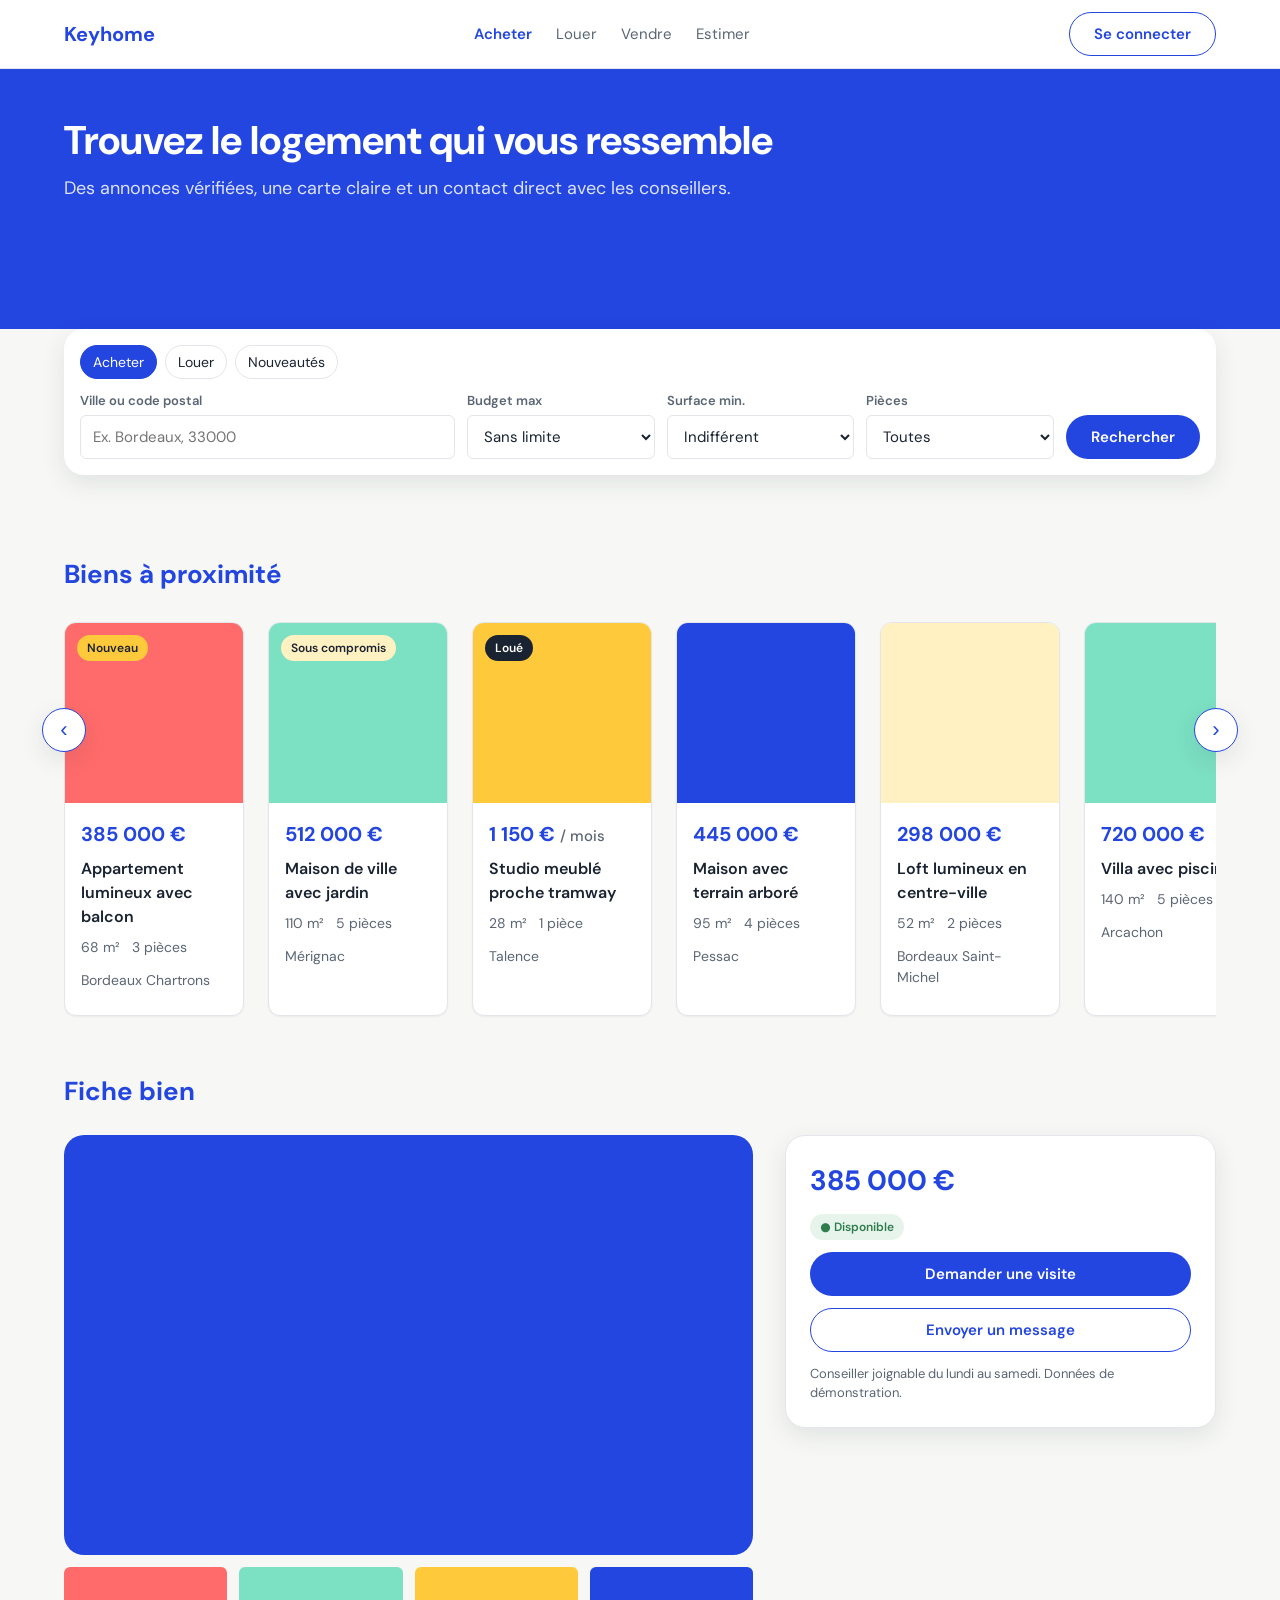
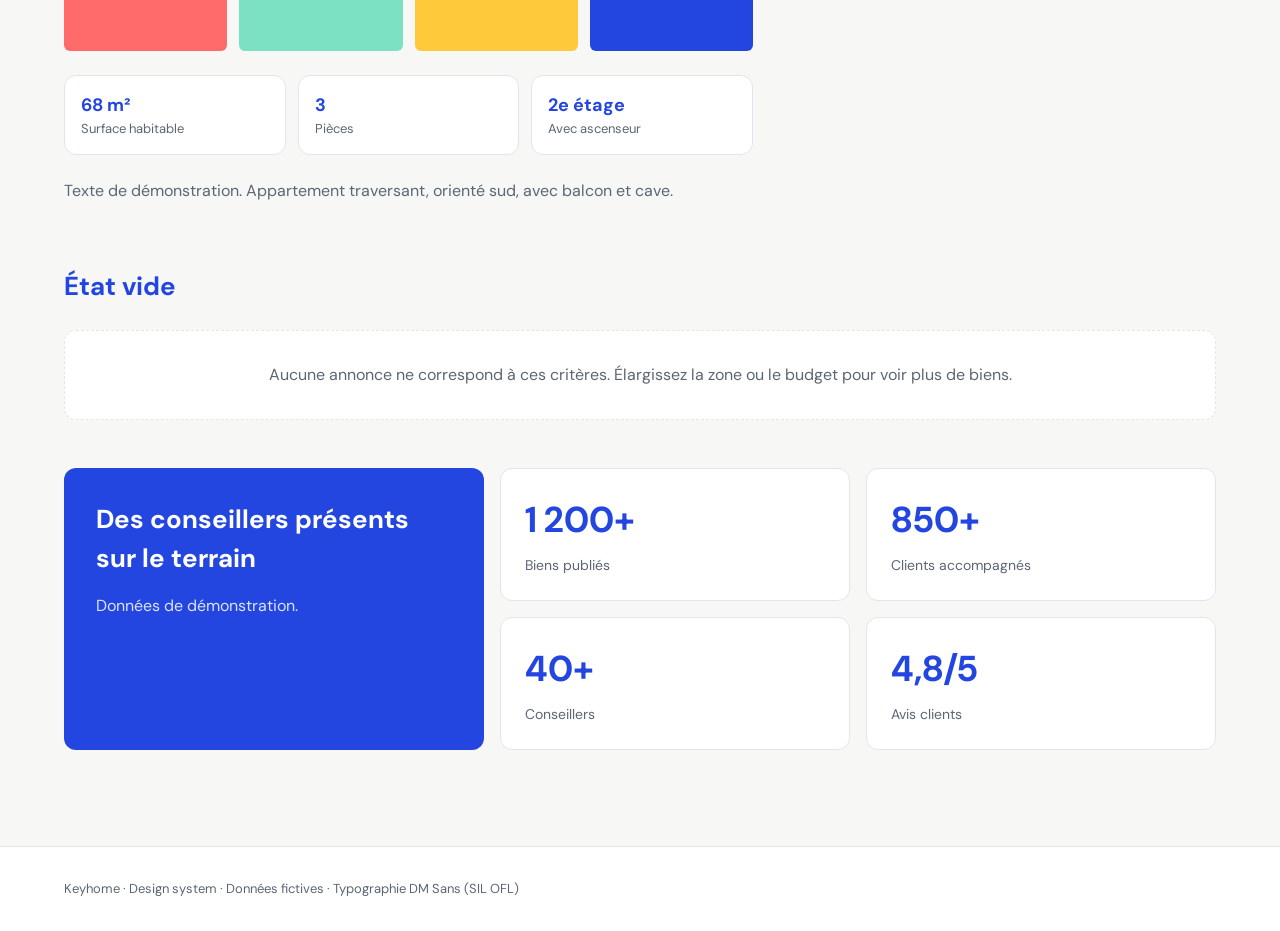
==== demo/index.html @ c9eeea1e "Add files via upload" ====
<!DOCTYPE html>
<html lang="fr">
<head>
<meta charset="UTF-8">
<meta name="viewport" content="width=device-width, initial-scale=1">
<title>Keyhome — Démo du design system</title>
<link rel="preconnect" href="https://fonts.gstatic.com" crossorigin>
<link href="https://fonts.googleapis.com/css2?family=DM+Sans:wght@400;500;600;700&display=swap" rel="stylesheet">
<link rel="stylesheet" href="../tokens/tokens.css">
<link rel="stylesheet" href="../components/navigation/styles.css">
<link rel="stylesheet" href="../components/button/styles.css">
<link rel="stylesheet" href="../components/input/styles.css">
<link rel="stylesheet" href="../components/search-bar/styles.css">
<link rel="stylesheet" href="../components/listing-card/styles.css">
<link rel="stylesheet" href="../components/status-badge/styles.css">
<link rel="stylesheet" href="../components/price-tag/styles.css">
<link rel="stylesheet" href="../components/property-detail/styles.css">
<link rel="stylesheet" href="../components/stats-block/styles.css">
<link rel="stylesheet" href="../components/contact-form/styles.css">
<link rel="stylesheet" href="../components/empty-state/styles.css">
<style>
  .kh-hero { background: var(--color-bg); padding-bottom: var(--space-8); }
  .kh-hero__band { background: var(--color-primary); height: 260px; }
  .kh-hero__content { max-width: 1200px; margin: 0 auto; padding: 0 var(--space-6); }
  .kh-hero h1 { font-size: var(--font-size-display); line-height: 1.15; color: #fff; margin: 0; padding-top: var(--space-12); }
  .kh-hero p { color: #DCE3FF; font-size: 18px; margin: var(--space-3) 0 0; }
  .kh-hero__search { margin-top: -70px; }
  .kh-wrap { max-width: 1200px; margin: 0 auto; padding: 0 var(--space-6); }
  .kh-section { padding: var(--space-12) 0; }
  .kh-section h2 { color: var(--color-primary); font-size: var(--font-size-xl); margin: 0 0 var(--space-6); }
  .kh-slider { position: relative; }
  .kh-track { display: flex; gap: var(--space-6); overflow-x: auto; scroll-snap-type: x mandatory; padding: 4px 4px 8px; scrollbar-width: none; }
  .kh-track::-webkit-scrollbar { display: none; }
  .kh-track > * { flex: 0 0 calc((100% - 5 * var(--space-6)) / 6); scroll-snap-align: start; min-width: 180px; }
  .kh-arrow { position: absolute; top: 90px; z-index: 3; width: 44px; height: 44px; border-radius: var(--radius-pill);
    border: 1px solid var(--color-primary); background: var(--color-surface); color: var(--color-primary); font-size: 22px; cursor: pointer; box-shadow: var(--shadow-md); }
  .kh-arrow:focus-visible { outline: var(--focus-ring); outline-offset: 2px; }
  .kh-arrow--prev { left: -22px; } .kh-arrow--next { right: -22px; }
  .kh-media-1 { background: var(--color-coral); } .kh-media-2 { background: var(--color-mint); }
  .kh-media-3 { background: var(--color-accent); } .kh-media-4 { background: var(--color-primary); }
  .kh-media-5 { background: var(--color-accent-soft); } .kh-media-6 { background: var(--color-mint); }
  .kh-footer { border-top: 1px solid var(--color-border); background: var(--color-surface); padding: var(--space-8) 0; margin-top: var(--space-12); font-size: var(--font-size-sm); color: var(--color-text-muted); }
  @media (max-width: 900px) { .kh-track > * { flex-basis: calc((100% - 2 * var(--space-6)) / 3); } .kh-arrow { display: none; } }
  @media (max-width: 600px) { .kh-track > * { flex-basis: calc((100% - var(--space-6)) / 2); } .kh-hero h1 { font-size: 30px; } }
</style>
</head>
<body>

<header class="kh-header">
  <div class="kh-header__inner">
    <a class="kh-logo" href="#accueil">Keyhome</a>
    <nav class="kh-nav" aria-label="Navigation principale">
      <a href="#acheter" aria-current="page">Acheter</a>
      <a href="#louer">Louer</a>
      <a href="#vendre">Vendre</a>
      <a href="#estimer">Estimer</a>
    </nav>
    <a class="kh-btn kh-btn--secondary" href="#connexion">Se connecter</a>
  </div>
</header>

<main>
  <section class="kh-hero" id="accueil">
    <div class="kh-hero__band"><div class="kh-hero__content">
      <h1>Trouvez le logement qui vous ressemble</h1>
      <p>Des annonces vérifiées, une carte claire et un contact direct avec les conseillers.</p>
    </div></div>
    <div class="kh-wrap kh-hero__search">
      <form class="kh-search" onsubmit="event.preventDefault()" aria-label="Recherche de biens">
        <div class="kh-chips" role="group" aria-label="Filtres rapides">
          <button class="kh-chip" type="button" aria-pressed="true">Acheter</button>
          <button class="kh-chip" type="button" aria-pressed="false">Louer</button>
          <button class="kh-chip" type="button" aria-pressed="false">Nouveautés</button>
        </div>
        <div class="kh-field-group">
          <label class="kh-field-label" for="city">Ville ou code postal</label>
          <input class="kh-field" id="city" type="text" placeholder="Ex. Bordeaux, 33000">
        </div>
        <div class="kh-field-group">
          <label class="kh-field-label" for="budget">Budget max</label>
          <select class="kh-field" id="budget"><option>Sans limite</option><option>300 000 €</option><option>500 000 €</option><option>800 000 €</option></select>
        </div>
        <div class="kh-field-group">
          <label class="kh-field-label" for="surface">Surface min.</label>
          <select class="kh-field" id="surface"><option>Indifférent</option><option>30 m²</option><option>60 m²</option><option>90 m²</option></select>
        </div>
        <div class="kh-field-group">
          <label class="kh-field-label" for="rooms">Pièces</label>
          <select class="kh-field" id="rooms"><option>Toutes</option><option>2 et plus</option><option>3 et plus</option><option>4 et plus</option></select>
        </div>
        <button class="kh-btn kh-btn--primary" type="submit">Rechercher</button>
      </form>
    </div>
  </section>

  <section class="kh-section" id="resultats">
    <div class="kh-wrap">
      <h2>Biens à proximité</h2>
      <div class="kh-slider">
        <button class="kh-arrow kh-arrow--prev" id="prev" type="button" aria-label="Biens précédents">‹</button>
        <button class="kh-arrow kh-arrow--next" id="next" type="button" aria-label="Biens suivants">›</button>
        <div class="kh-track" id="track">
          <a class="kh-card" href="#fiche">
            <div class="kh-card__media kh-media-1" role="img" aria-label="Visuel : appartement lumineux"><span class="kh-badge kh-badge--new" style="position:absolute;top:12px;left:12px">Nouveau</span></div>
            <div class="kh-card__body"><span class="kh-price">385 000 €</span><p class="kh-card__title">Appartement lumineux avec balcon</p><div class="kh-card__meta"><span>68 m²</span><span>3 pièces</span><span>Bordeaux Chartrons</span></div></div>
          </a>
          <a class="kh-card" href="#fiche">
            <div class="kh-card__media kh-media-2" role="img" aria-label="Visuel : maison de ville"><span class="kh-badge kh-badge--pending" style="position:absolute;top:12px;left:12px">Sous compromis</span></div>
            <div class="kh-card__body"><span class="kh-price">512 000 €</span><p class="kh-card__title">Maison de ville avec jardin</p><div class="kh-card__meta"><span>110 m²</span><span>5 pièces</span><span>Mérignac</span></div></div>
          </a>
          <a class="kh-card" href="#fiche">
            <div class="kh-card__media kh-media-3" role="img" aria-label="Visuel : studio"><span class="kh-badge kh-badge--rented" style="position:absolute;top:12px;left:12px">Loué</span></div>
            <div class="kh-card__body"><span class="kh-price">1 150 € <span class="kh-price__unit">/ mois</span></span><p class="kh-card__title">Studio meublé proche tramway</p><div class="kh-card__meta"><span>28 m²</span><span>1 pièce</span><span>Talence</span></div></div>
          </a>
          <a class="kh-card" href="#fiche">
            <div class="kh-card__media kh-media-4" role="img" aria-label="Visuel : maison avec terrain"></div>
            <div class="kh-card__body"><span class="kh-price">445 000 €</span><p class="kh-card__title">Maison avec terrain arboré</p><div class="kh-card__meta"><span>95 m²</span><span>4 pièces</span><span>Pessac</span></div></div>
          </a>
          <a class="kh-card" href="#fiche">
            <div class="kh-card__media kh-media-5" role="img" aria-label="Visuel : loft"></div>
            <div class="kh-card__body"><span class="kh-price">298 000 €</span><p class="kh-card__title">Loft lumineux en centre-ville</p><div class="kh-card__meta"><span>52 m²</span><span>2 pièces</span><span>Bordeaux Saint-Michel</span></div></div>
          </a>
          <a class="kh-card" href="#fiche">
            <div class="kh-card__media kh-media-6" role="img" aria-label="Visuel : villa"></div>
            <div class="kh-card__body"><span class="kh-price">720 000 €</span><p class="kh-card__title">Villa avec piscine</p><div class="kh-card__meta"><span>140 m²</span><span>5 pièces</span><span>Arcachon</span></div></div>
          </a>
        </div>
      </div>
    </div>
  </section>

  <section class="kh-section" id="fiche" style="padding-top:0">
    <div class="kh-wrap">
      <h2>Fiche bien</h2>
      <div class="kh-detail">
        <div>
          <div class="kh-gallery kh-media-4" role="img" aria-label="Visuel principal (aplat)"></div>
          <div class="kh-gallery-thumbs" aria-hidden="true"><div class="kh-thumb"></div><div class="kh-thumb" style="background:var(--color-mint)"></div><div class="kh-thumb" style="background:var(--color-accent)"></div><div class="kh-thumb" style="background:var(--color-primary)"></div></div>
          <div class="kh-facts">
            <div class="kh-fact"><div class="kh-fact__value">68 m²</div><div class="kh-fact__label">Surface habitable</div></div>
            <div class="kh-fact"><div class="kh-fact__value">3</div><div class="kh-fact__label">Pièces</div></div>
            <div class="kh-fact"><div class="kh-fact__value">2e étage</div><div class="kh-fact__label">Avec ascenseur</div></div>
          </div>
          <p style="color:var(--color-text-muted)">Texte de démonstration. Appartement traversant, orienté sud, avec balcon et cave.</p>
        </div>
        <aside class="kh-contact" aria-label="Contacter le conseiller">
          <span class="kh-price kh-price--lg">385 000 €</span>
          <span class="kh-badge kh-badge--available" style="align-self:flex-start">● Disponible</span>
          <button class="kh-btn kh-btn--primary kh-btn--block" type="button">Demander une visite</button>
          <button class="kh-btn kh-btn--secondary kh-btn--block" type="button">Envoyer un message</button>
          <p class="kh-contact__note">Conseiller joignable du lundi au samedi. Données de démonstration.</p>
        </aside>
      </div>
    </div>
  </section>

  <section class="kh-section" style="padding-top:0">
    <div class="kh-wrap">
      <h2>État vide</h2>
      <div class="kh-empty">Aucune annonce ne correspond à ces critères. Élargissez la zone ou le budget pour voir plus de biens.</div>
    </div>
  </section>

  <section class="kh-section" style="padding-top:0">
    <div class="kh-wrap kh-stats">
      <div class="kh-stats__intro"><h2 style="color:#fff;margin:0">Des conseillers présents sur le terrain</h2><p style="color:#DCE3FF">Données de démonstration.</p></div>
      <div class="kh-stat"><span class="kh-stat__num">1 200+</span><span class="kh-stat__label">Biens publiés</span></div>
      <div class="kh-stat"><span class="kh-stat__num">850+</span><span class="kh-stat__label">Clients accompagnés</span></div>
      <div class="kh-stat"><span class="kh-stat__num">40+</span><span class="kh-stat__label">Conseillers</span></div>
      <div class="kh-stat"><span class="kh-stat__num">4,8/5</span><span class="kh-stat__label">Avis clients</span></div>
    </div>
  </section>
</main>

<footer class="kh-footer"><div class="kh-wrap">Keyhome · Design system · Données fictives · Typographie DM Sans (SIL OFL)</div></footer>

<script>
(function () {
  var track = document.getElementById('track');
  function step() { var c = track.firstElementChild; return c ? c.getBoundingClientRect().width + 24 : 300; }
  document.getElementById('prev').addEventListener('click', function () { track.scrollBy({ left: -step(), behavior: 'smooth' }); });
  document.getElementById('next').addEventListener('click', function () { track.scrollBy({ left: step(), behavior: 'smooth' }); });
})();
</script>
</body>
</html>
---- tokens/tokens.css ----
:root {
  --color-primary: #2446E0;
  --color-primary-hover: #1A36B8;
  --color-accent: #FFC93C;
  --color-accent-soft: #FFF1C2;
  --color-coral: #FF6B6B;
  --color-mint: #7CE0C3;
  --color-bg: #F7F8F6;
  --color-surface: #FFFFFF;
  --color-text: #1A2332;
  --color-text-muted: #5B6674;
  --color-border: #E2E6EA;
  --color-success: #2F7D4F;
  --color-success-soft: #E7F4EC;
  --color-error: #B42318;

  --font-family: "DM Sans", system-ui, -apple-system, "Segoe UI", sans-serif;
  --font-size-sm: 13px;
  --font-size-md: 15px;
  --font-size-base: 16px;
  --font-size-lg: 20px;
  --font-size-xl: 26px;
  --font-size-display: 40px;
  --font-weight-regular: 400;
  --font-weight-medium: 500;
  --font-weight-semibold: 600;
  --font-weight-bold: 700;

  --space-1: 4px; --space-2: 8px; --space-3: 12px; --space-4: 16px;
  --space-6: 24px; --space-8: 32px; --space-12: 48px;

  --radius-pill: 999px;
  --radius-field: 6px;
  --radius-card: 12px;
  --radius-search: 20px;

  --shadow-sm: 0 1px 2px rgba(26,35,50,.06);
  --shadow-md: 0 8px 24px rgba(26,35,50,.10);
  --focus-ring: 3px solid var(--color-accent);
}

*, *::before, *::after { box-sizing: border-box; }
body {
  margin: 0;
  font-family: var(--font-family);
  font-size: var(--font-size-base);
  color: var(--color-text);
  background: var(--color-bg);
  line-height: 1.5;
}
---- components/navigation/styles.css ----
.kh-header { background: var(--color-surface); border-bottom: 1px solid var(--color-border); position: sticky; top: 0; z-index: 10; }
.kh-header__inner { display: flex; align-items: center; justify-content: space-between; height: 68px; max-width: 1200px; margin: 0 auto; padding: 0 var(--space-6); }
.kh-logo { font-weight: 700; font-size: 20px; color: var(--color-primary); text-decoration: none; }
.kh-nav { display: flex; gap: var(--space-6); font-size: var(--font-size-md); }
.kh-nav a { color: var(--color-text-muted); text-decoration: none; }
.kh-nav a[aria-current="page"] { color: var(--color-primary); font-weight: 600; }
.kh-nav a:focus-visible, .kh-logo:focus-visible { outline: var(--focus-ring); outline-offset: 2px; }
@media (max-width: 900px) { .kh-nav { display: none; } }
---- components/button/styles.css ----
.kh-btn {
  font-family: var(--font-family); font-weight: 600; font-size: var(--font-size-md);
  display: inline-flex; align-items: center; justify-content: center; gap: var(--space-2);
  height: 44px; padding: 0 var(--space-6); border-radius: var(--radius-pill);
  border: 1px solid transparent; cursor: pointer; text-decoration: none;
  transition: background .15s, border-color .15s, color .15s;
}
.kh-btn--primary { background: var(--color-primary); color: #fff; }
.kh-btn--primary:hover { background: var(--color-primary-hover); }
.kh-btn--secondary { background: var(--color-surface); color: var(--color-primary); border-color: var(--color-primary); }
.kh-btn--secondary:hover { background: var(--color-accent-soft); }
.kh-btn:focus-visible { outline: var(--focus-ring); outline-offset: 2px; }
.kh-btn:disabled, .kh-btn[aria-disabled="true"] { background: #E2E6EA; color: #5B6674; border-color: #E2E6EA; cursor: not-allowed; }
.kh-btn--block { width: 100%; }
---- components/input/styles.css ----
.kh-field-group { display: flex; flex-direction: column; gap: var(--space-1); }
.kh-field-label { font-size: var(--font-size-sm); font-weight: 600; color: var(--color-text-muted); }
.kh-field {
  font-family: var(--font-family); font-size: var(--font-size-md); color: var(--color-text);
  height: 44px; padding: 0 var(--space-3); width: 100%;
  background: var(--color-surface); border: 1px solid var(--color-border); border-radius: var(--radius-field);
}
.kh-field:hover { border-color: var(--color-text-muted); }
.kh-field:focus-visible { outline: var(--focus-ring); outline-offset: 0; border-color: var(--color-primary); }
.kh-field:disabled { background: var(--color-bg); color: var(--color-text-muted); cursor: not-allowed; }
.kh-field[aria-invalid="true"] { border-color: var(--color-error); }
.kh-field-error { font-size: var(--font-size-sm); color: var(--color-error); }
---- components/search-bar/styles.css ----
.kh-search { position: relative; z-index: 2; background: var(--color-surface); border-radius: var(--radius-search);
  box-shadow: var(--shadow-md); padding: var(--space-4); display: grid;
  grid-template-columns: 2fr 1fr 1fr 1fr auto; gap: var(--space-3); align-items: end; }
.kh-chips { grid-column: 1 / -1; display: flex; gap: var(--space-2); flex-wrap: wrap; }
.kh-chip { font-family: var(--font-family); height: 34px; padding: 0 var(--space-3); border-radius: var(--radius-pill);
  border: 1px solid var(--color-border); background: var(--color-surface); font-size: 14px; color: var(--color-text); cursor: pointer; }
.kh-chip:hover { background: var(--color-accent-soft); }
.kh-chip[aria-pressed="true"] { background: var(--color-primary); border-color: var(--color-primary); color: #fff; }
.kh-chip:focus-visible { outline: var(--focus-ring); outline-offset: 2px; }
@media (max-width: 900px) { .kh-search { grid-template-columns: 1fr 1fr; } }
@media (max-width: 600px) { .kh-search { grid-template-columns: 1fr; } }
---- components/listing-card/styles.css ----
.kh-card { background: var(--color-surface); border: 1px solid var(--color-border); border-radius: var(--radius-card);
  box-shadow: var(--shadow-sm); overflow: hidden; color: inherit; text-decoration: none;
  display: flex; flex-direction: column; transition: box-shadow .2s, transform .2s; }
.kh-card:hover { box-shadow: var(--shadow-md); transform: translateY(-2px); }
.kh-card:focus-visible { outline: var(--focus-ring); outline-offset: 2px; }
.kh-card__media { position: relative; height: 180px; }
.kh-card__body { padding: var(--space-4) var(--space-4) var(--space-6); display: flex; flex-direction: column; gap: var(--space-2); }
.kh-card__title { font-size: 16px; font-weight: 600; margin: 0; }
.kh-card__meta { font-size: 14px; color: var(--color-text-muted); display: flex; gap: var(--space-3); flex-wrap: wrap; }
---- components/status-badge/styles.css ----
.kh-badge { display: inline-flex; align-items: center; gap: 6px; font-size: 12px; font-weight: 600;
  padding: 4px 10px; border-radius: var(--radius-pill); background: var(--color-surface); color: var(--color-primary); }
.kh-badge--new { background: var(--color-accent); color: var(--color-text); }
.kh-badge--pending { background: var(--color-accent-soft); color: var(--color-text); }
.kh-badge--rented { background: var(--color-text); color: #fff; }
.kh-badge--available { background: var(--color-success-soft); color: var(--color-success); }
---- components/price-tag/styles.css ----
.kh-price { font-size: var(--font-size-lg); font-weight: 700; color: var(--color-primary); }
.kh-price--lg { font-size: 28px; }
.kh-price__unit { font-size: var(--font-size-md); font-weight: 500; color: var(--color-text-muted); }
---- components/property-detail/styles.css ----
.kh-detail { display: grid; grid-template-columns: 1.6fr 1fr; gap: var(--space-8); align-items: start; }
.kh-gallery { height: 420px; border-radius: 20px; background: var(--color-primary); }
.kh-gallery-thumbs { display: grid; grid-template-columns: repeat(4, 1fr); gap: var(--space-3); margin-top: var(--space-3); }
.kh-thumb { height: 84px; border-radius: var(--radius-field); background: var(--color-coral); }
.kh-facts { display: grid; grid-template-columns: repeat(3, 1fr); gap: var(--space-3); margin: var(--space-6) 0; }
.kh-fact { background: var(--color-surface); border: 1px solid var(--color-border); border-radius: var(--radius-card); padding: var(--space-4); }
.kh-fact__value { font-size: 18px; font-weight: 700; color: var(--color-primary); }
.kh-fact__label { font-size: var(--font-size-sm); color: var(--color-text-muted); }
@media (max-width: 900px) { .kh-detail { grid-template-columns: 1fr; } }
@media (max-width: 600px) { .kh-facts { grid-template-columns: 1fr; } .kh-gallery { height: 260px; } }
---- components/stats-block/styles.css ----
.kh-stats { display: grid; grid-template-columns: 1.2fr 1fr 1fr; gap: var(--space-4); }
.kh-stats__intro { grid-row: span 2; background: var(--color-primary); color: #fff; border-radius: var(--radius-card); padding: var(--space-8); }
.kh-stat { background: var(--color-surface); border: 1px solid var(--color-border); border-radius: var(--radius-card); padding: var(--space-6); display: flex; flex-direction: column; gap: var(--space-2); }
.kh-stat__num { font-size: 36px; font-weight: 700; color: var(--color-primary); }
.kh-stat__label { font-size: 14px; color: var(--color-text-muted); }
@media (max-width: 900px) { .kh-stats { grid-template-columns: 1fr 1fr; } .kh-stats__intro { grid-column: 1 / -1; grid-row: auto; } }
---- components/contact-form/styles.css ----
.kh-contact { position: sticky; top: 96px; background: var(--color-surface); border: 1px solid var(--color-border);
  border-radius: 20px; padding: var(--space-6); box-shadow: var(--shadow-md); display: flex; flex-direction: column; gap: var(--space-3); }
.kh-contact__note { font-size: var(--font-size-sm); color: var(--color-text-muted); margin: 0; }
@media (max-width: 900px) { .kh-contact { position: static; } }
---- components/empty-state/styles.css ----
.kh-empty { background: var(--color-surface); border: 1px dashed var(--color-border); border-radius: var(--radius-card);
  padding: var(--space-8); text-align: center; color: var(--color-text-muted); }
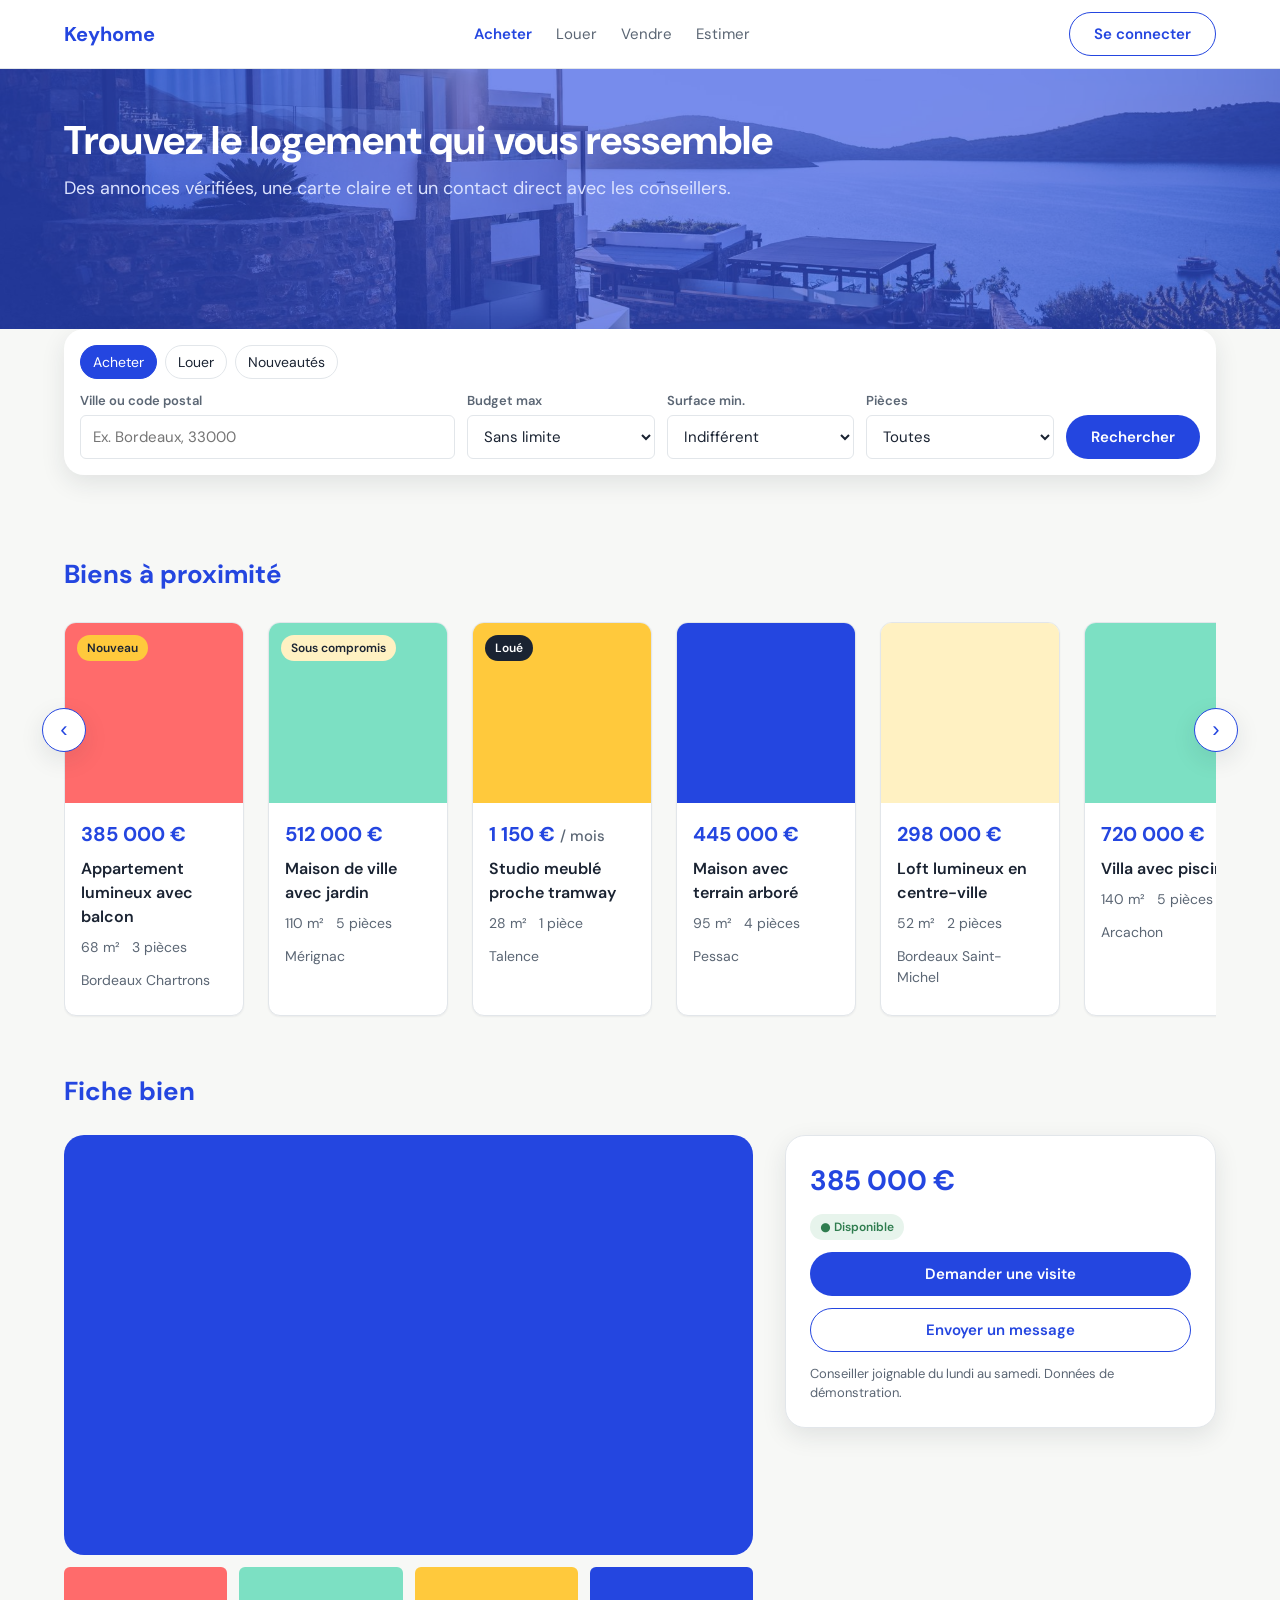
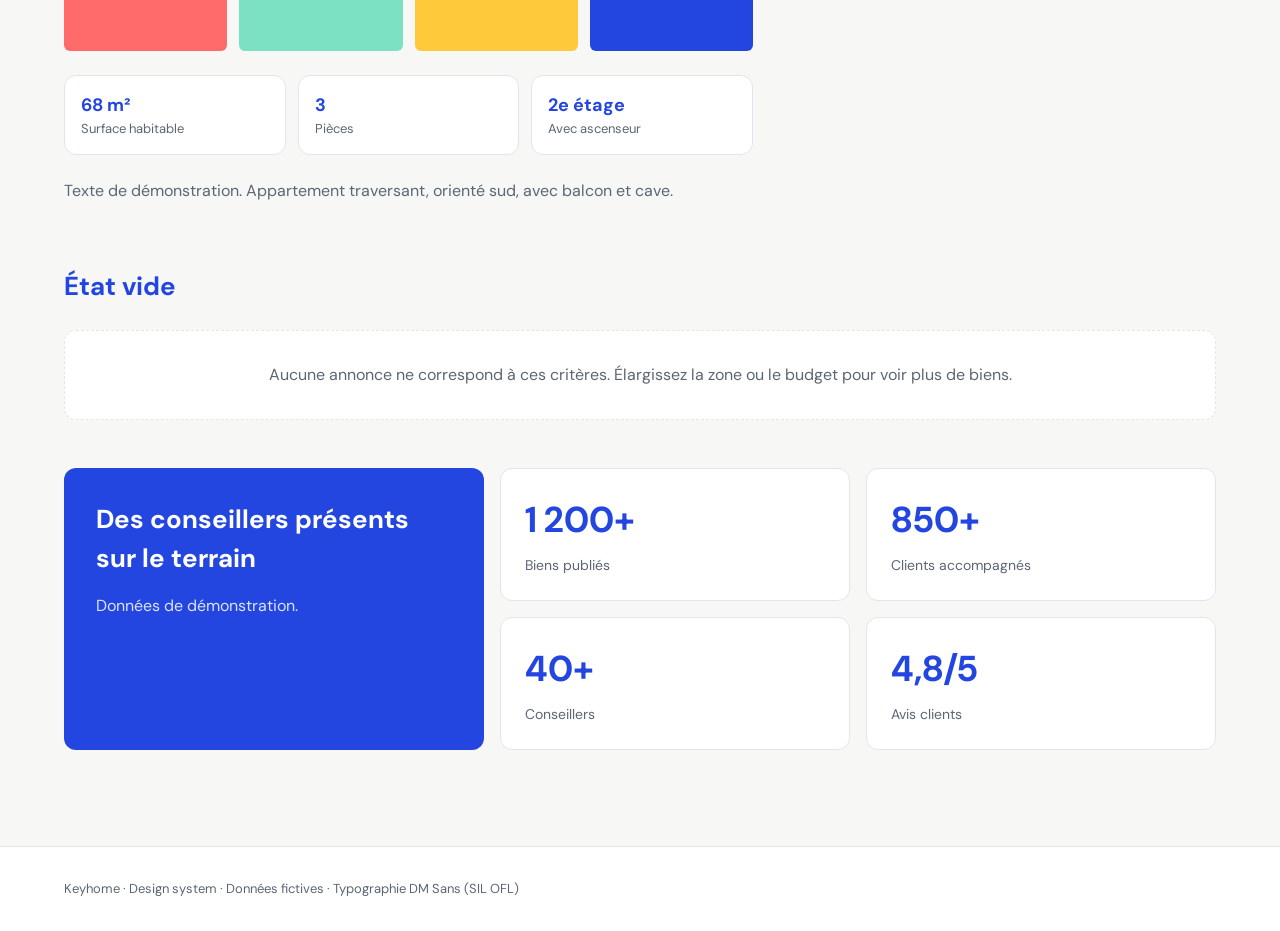
==== commit 3b854665: "Add files via upload" ====
--- a/demo/index.html
+++ b/demo/index.html
@@ -20,8 +20,9 @@
 <link rel="stylesheet" href="../components/empty-state/styles.css">
 <style>
   .kh-hero { background: var(--color-bg); padding-bottom: var(--space-8); }
-  .kh-hero__band { background: var(--color-primary); height: 260px; }
-  .kh-hero__content { max-width: 1200px; margin: 0 auto; padding: 0 var(--space-6); }
+  .kh-hero__band { position: relative; height: 260px; background: url("img/hero-alex-staudinger.jpg") center 60% / cover no-repeat var(--color-primary); }
+  .kh-hero__band::before { content: ""; position: absolute; inset: 0; background: rgba(36, 70, 224, .62); }
+  .kh-hero__content { position: relative; max-width: 1200px; margin: 0 auto; padding: 0 var(--space-6); }
   .kh-hero h1 { font-size: var(--font-size-display); line-height: 1.15; color: #fff; margin: 0; padding-top: var(--space-12); }
   .kh-hero p { color: #DCE3FF; font-size: 18px; margin: var(--space-3) 0 0; }
   .kh-hero__search { margin-top: -70px; }
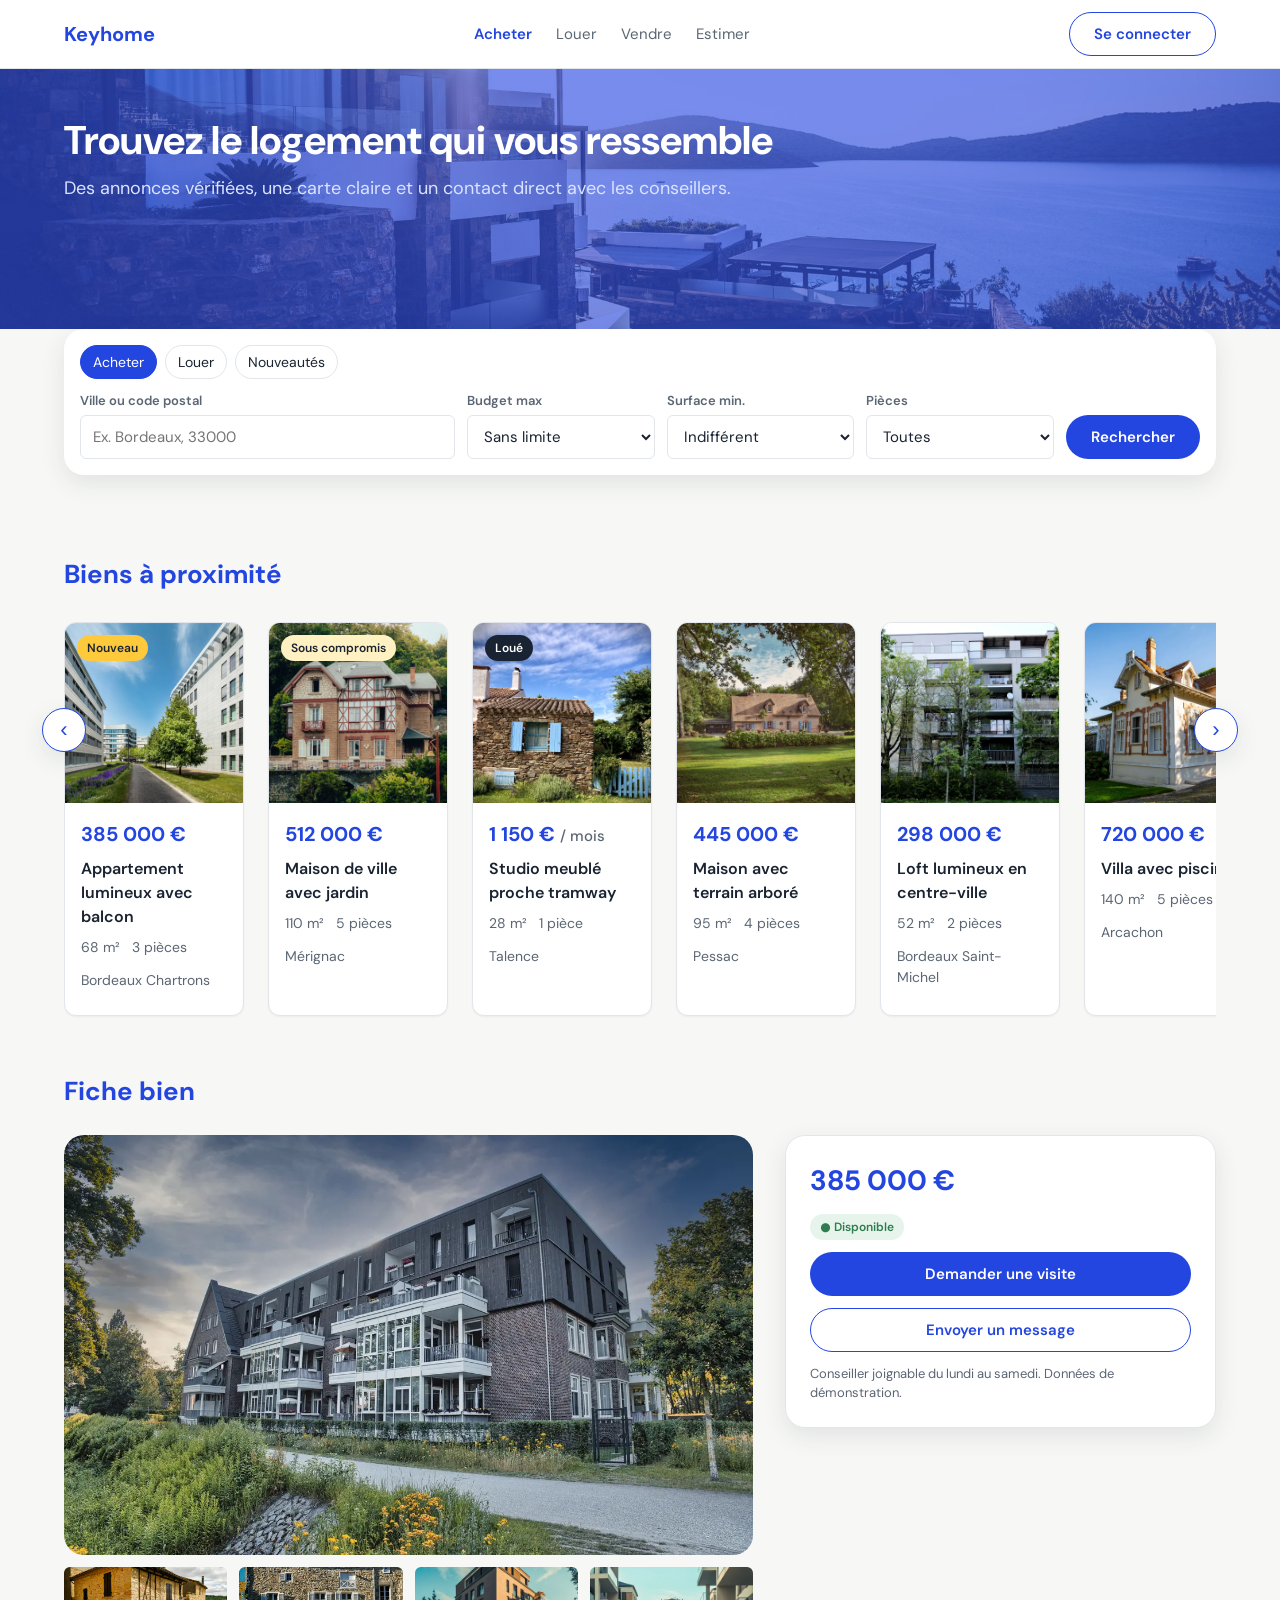
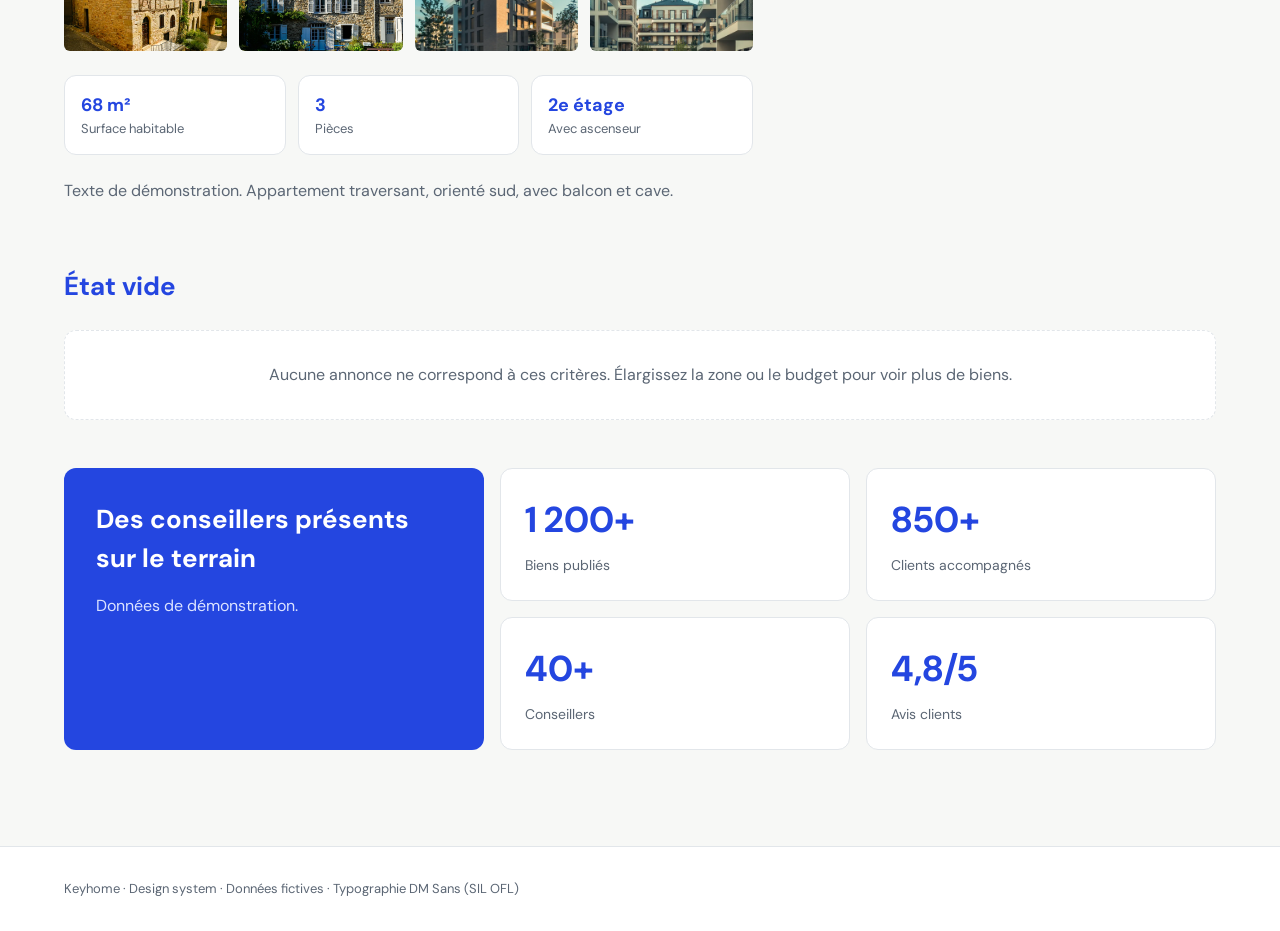
==== commit 1c193f11: "Add files via upload" ====
--- a/demo/index.html
+++ b/demo/index.html
@@ -37,9 +37,18 @@
     border: 1px solid var(--color-primary); background: var(--color-surface); color: var(--color-primary); font-size: 22px; cursor: pointer; box-shadow: var(--shadow-md); }
   .kh-arrow:focus-visible { outline: var(--focus-ring); outline-offset: 2px; }
   .kh-arrow--prev { left: -22px; } .kh-arrow--next { right: -22px; }
-  .kh-media-1 { background: var(--color-coral); } .kh-media-2 { background: var(--color-mint); }
-  .kh-media-3 { background: var(--color-accent); } .kh-media-4 { background: var(--color-primary); }
-  .kh-media-5 { background: var(--color-accent-soft); } .kh-media-6 { background: var(--color-mint); }
+  .kh-card__media { background-size: cover; background-position: center; background-repeat: no-repeat; }
+  .kh-media-1 { background-image: url("img/card-appartement-lumineux.webp"); }
+  .kh-media-2 { background-image: url("img/card-maison-de-ville.webp"); }
+  .kh-media-3 { background-image: url("img/card-studio.webp"); }
+  .kh-media-4 { background-image: url("img/card-maison-terrain.webp"); }
+  .kh-media-5 { background-image: url("img/card-loft.webp"); }
+  .kh-media-6 { background-image: url("img/card-villa.webp"); }
+  .kh-gallery--photo { background: url("img/gallery-principale.webp") center / cover no-repeat; }
+  .kh-thumb--1 { background: url("img/gallery-thumb-1.webp") center / cover no-repeat; }
+  .kh-thumb--2 { background: url("img/gallery-thumb-2.webp") center / cover no-repeat; }
+  .kh-thumb--3 { background: url("img/gallery-thumb-3.webp") center / cover no-repeat; }
+  .kh-thumb--4 { background: url("img/gallery-thumb-4.webp") center / cover no-repeat; }
   .kh-footer { border-top: 1px solid var(--color-border); background: var(--color-surface); padding: var(--space-8) 0; margin-top: var(--space-12); font-size: var(--font-size-sm); color: var(--color-text-muted); }
   @media (max-width: 900px) { .kh-track > * { flex-basis: calc((100% - 2 * var(--space-6)) / 3); } .kh-arrow { display: none; } }
   @media (max-width: 600px) { .kh-track > * { flex-basis: calc((100% - var(--space-6)) / 2); } .kh-hero h1 { font-size: 30px; } }
@@ -135,8 +144,8 @@
       <h2>Fiche bien</h2>
       <div class="kh-detail">
         <div>
-          <div class="kh-gallery kh-media-4" role="img" aria-label="Visuel principal (aplat)"></div>
-          <div class="kh-gallery-thumbs" aria-hidden="true"><div class="kh-thumb"></div><div class="kh-thumb" style="background:var(--color-mint)"></div><div class="kh-thumb" style="background:var(--color-accent)"></div><div class="kh-thumb" style="background:var(--color-primary)"></div></div>
+          <div class="kh-gallery kh-gallery--photo" role="img" aria-label="Visuel principal : maison de ville"></div>
+          <div class="kh-gallery-thumbs" aria-hidden="true"><div class="kh-thumb kh-thumb--1"></div><div class="kh-thumb kh-thumb--2"></div><div class="kh-thumb kh-thumb--3"></div><div class="kh-thumb kh-thumb--4"></div></div>
           <div class="kh-facts">
             <div class="kh-fact"><div class="kh-fact__value">68 m²</div><div class="kh-fact__label">Surface habitable</div></div>
             <div class="kh-fact"><div class="kh-fact__value">3</div><div class="kh-fact__label">Pièces</div></div>
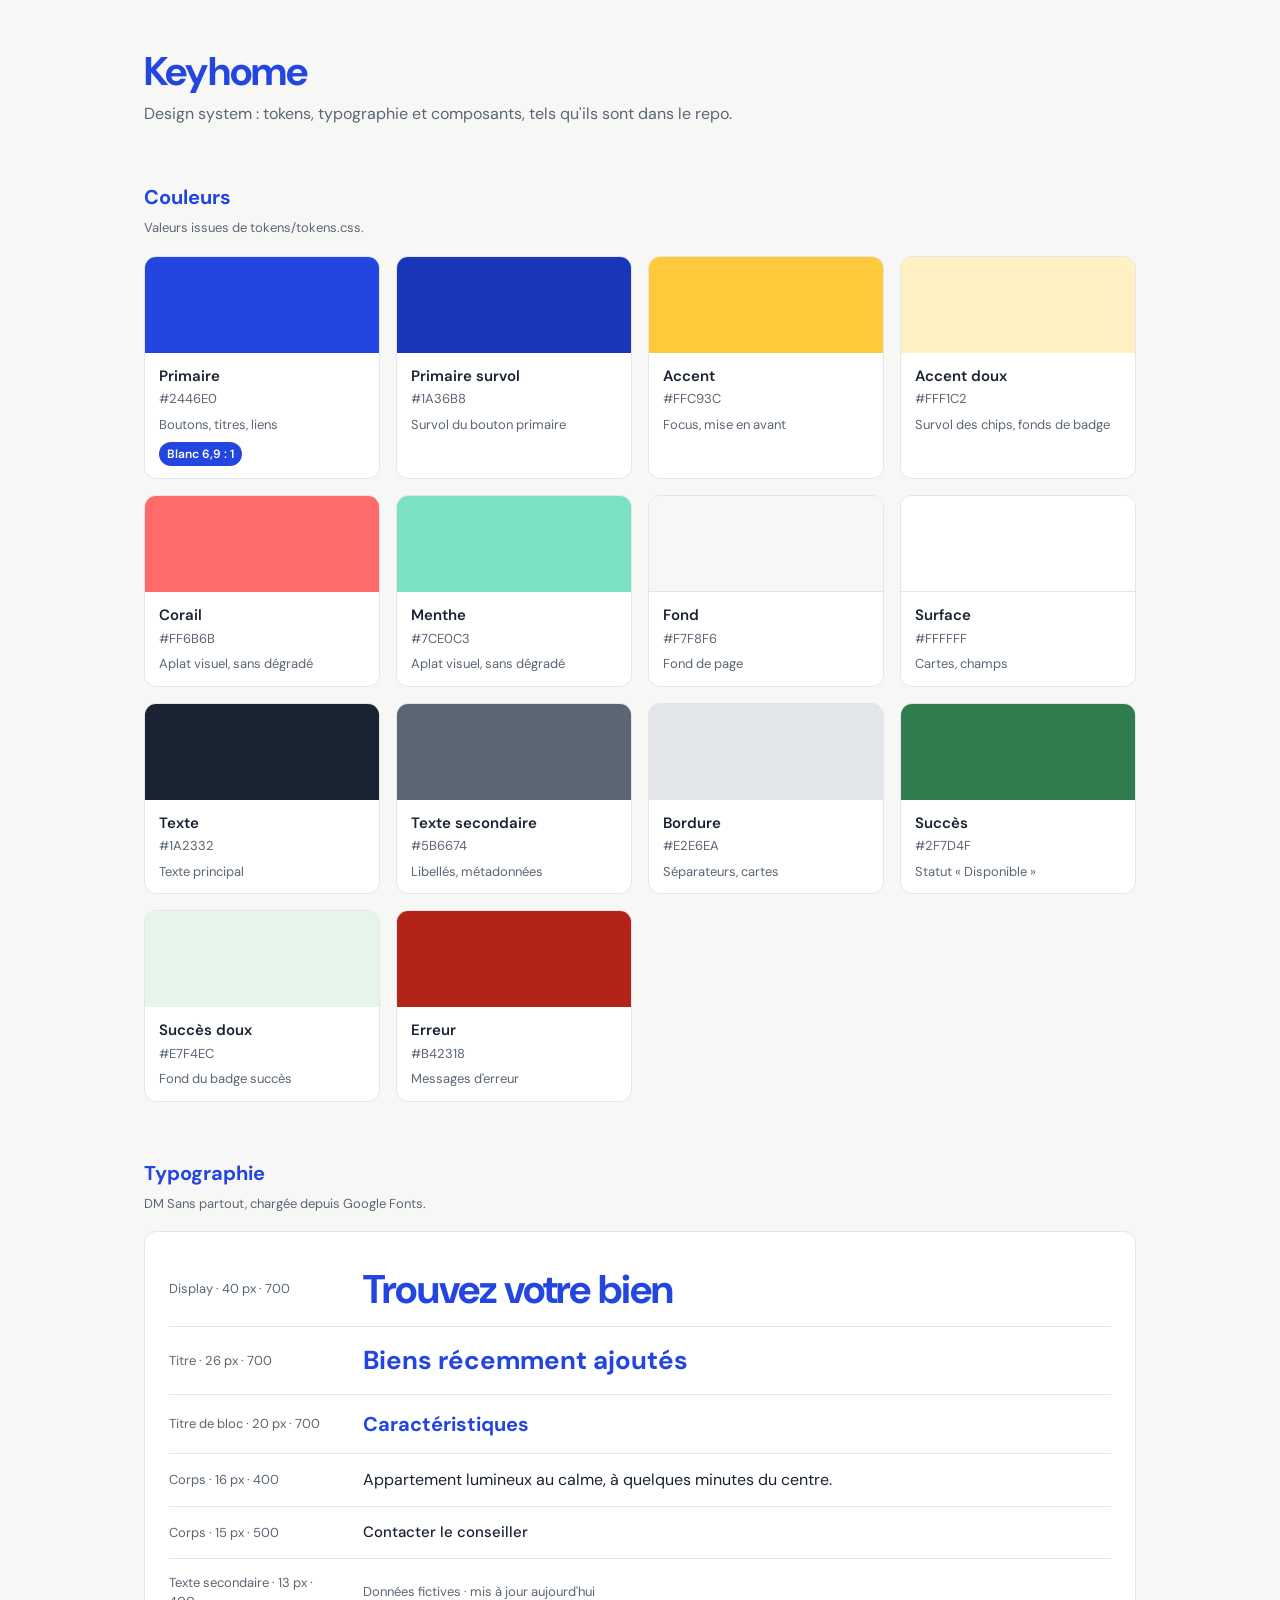
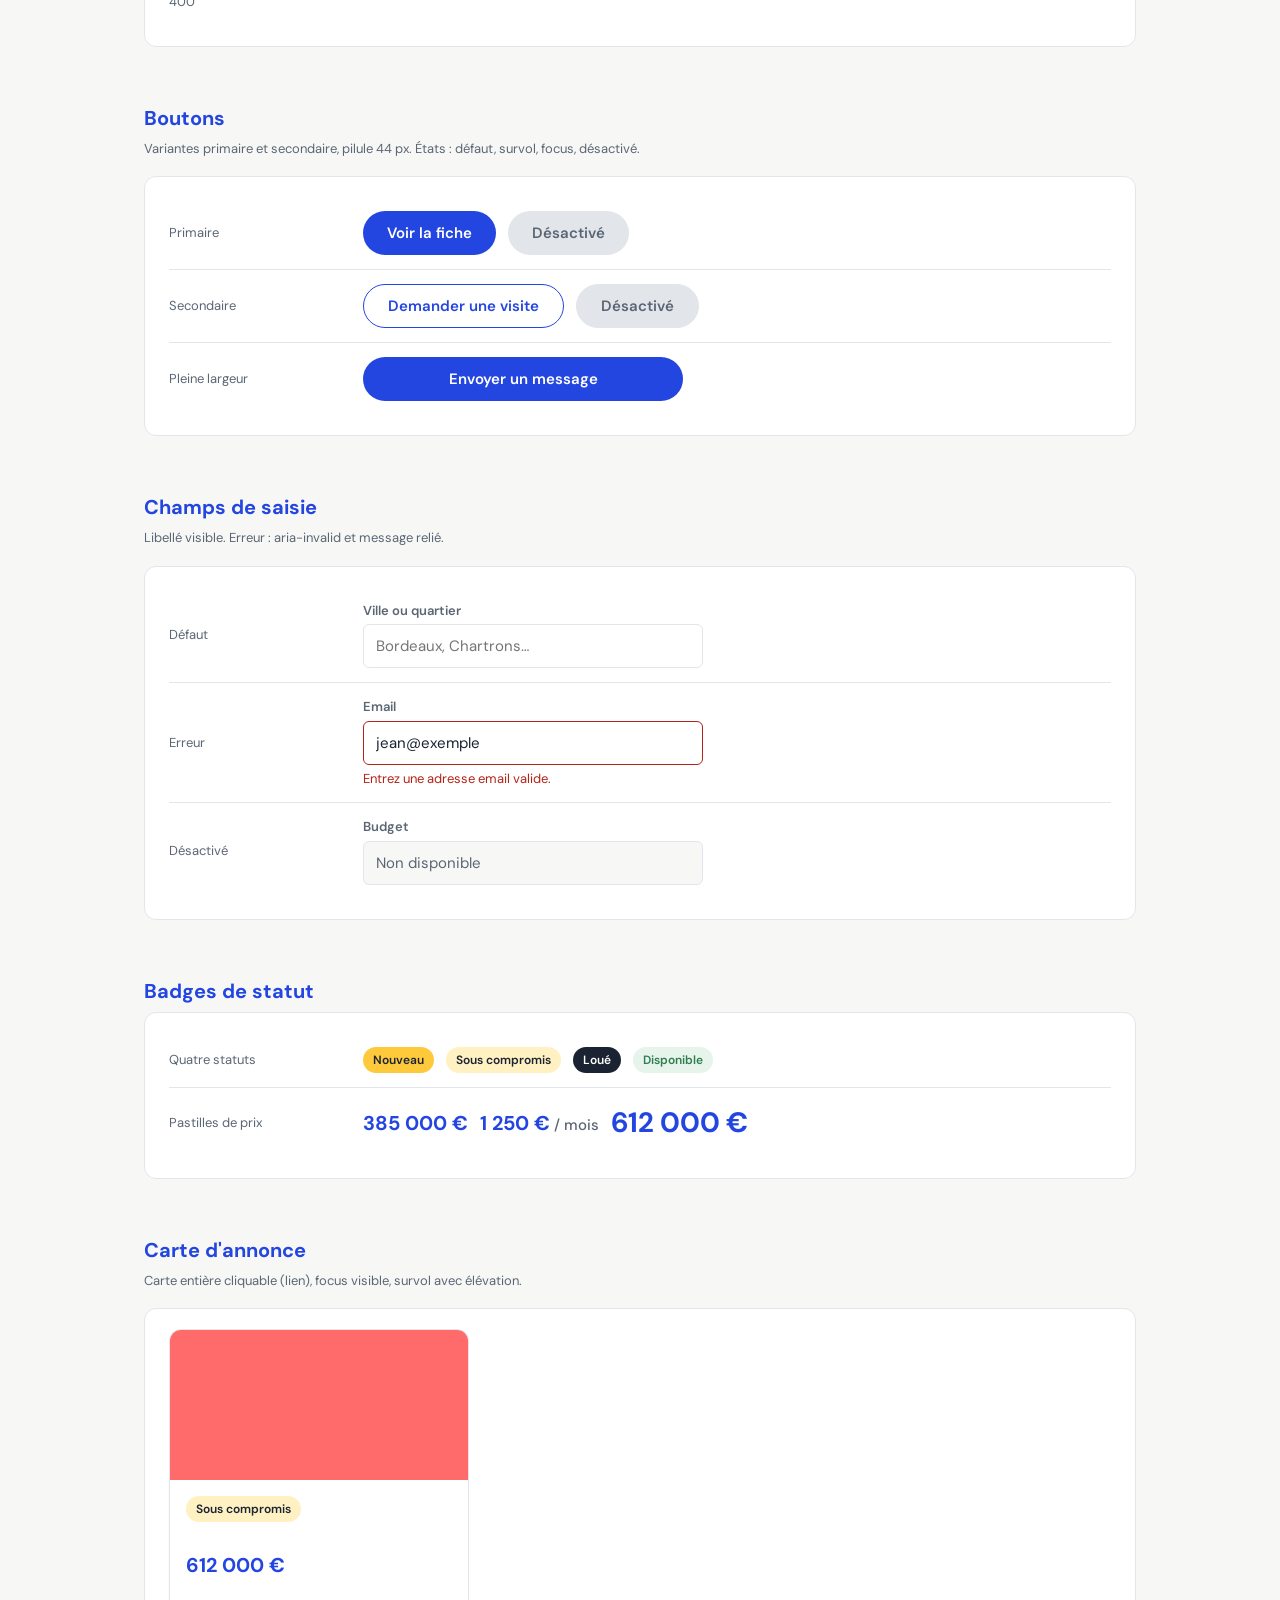
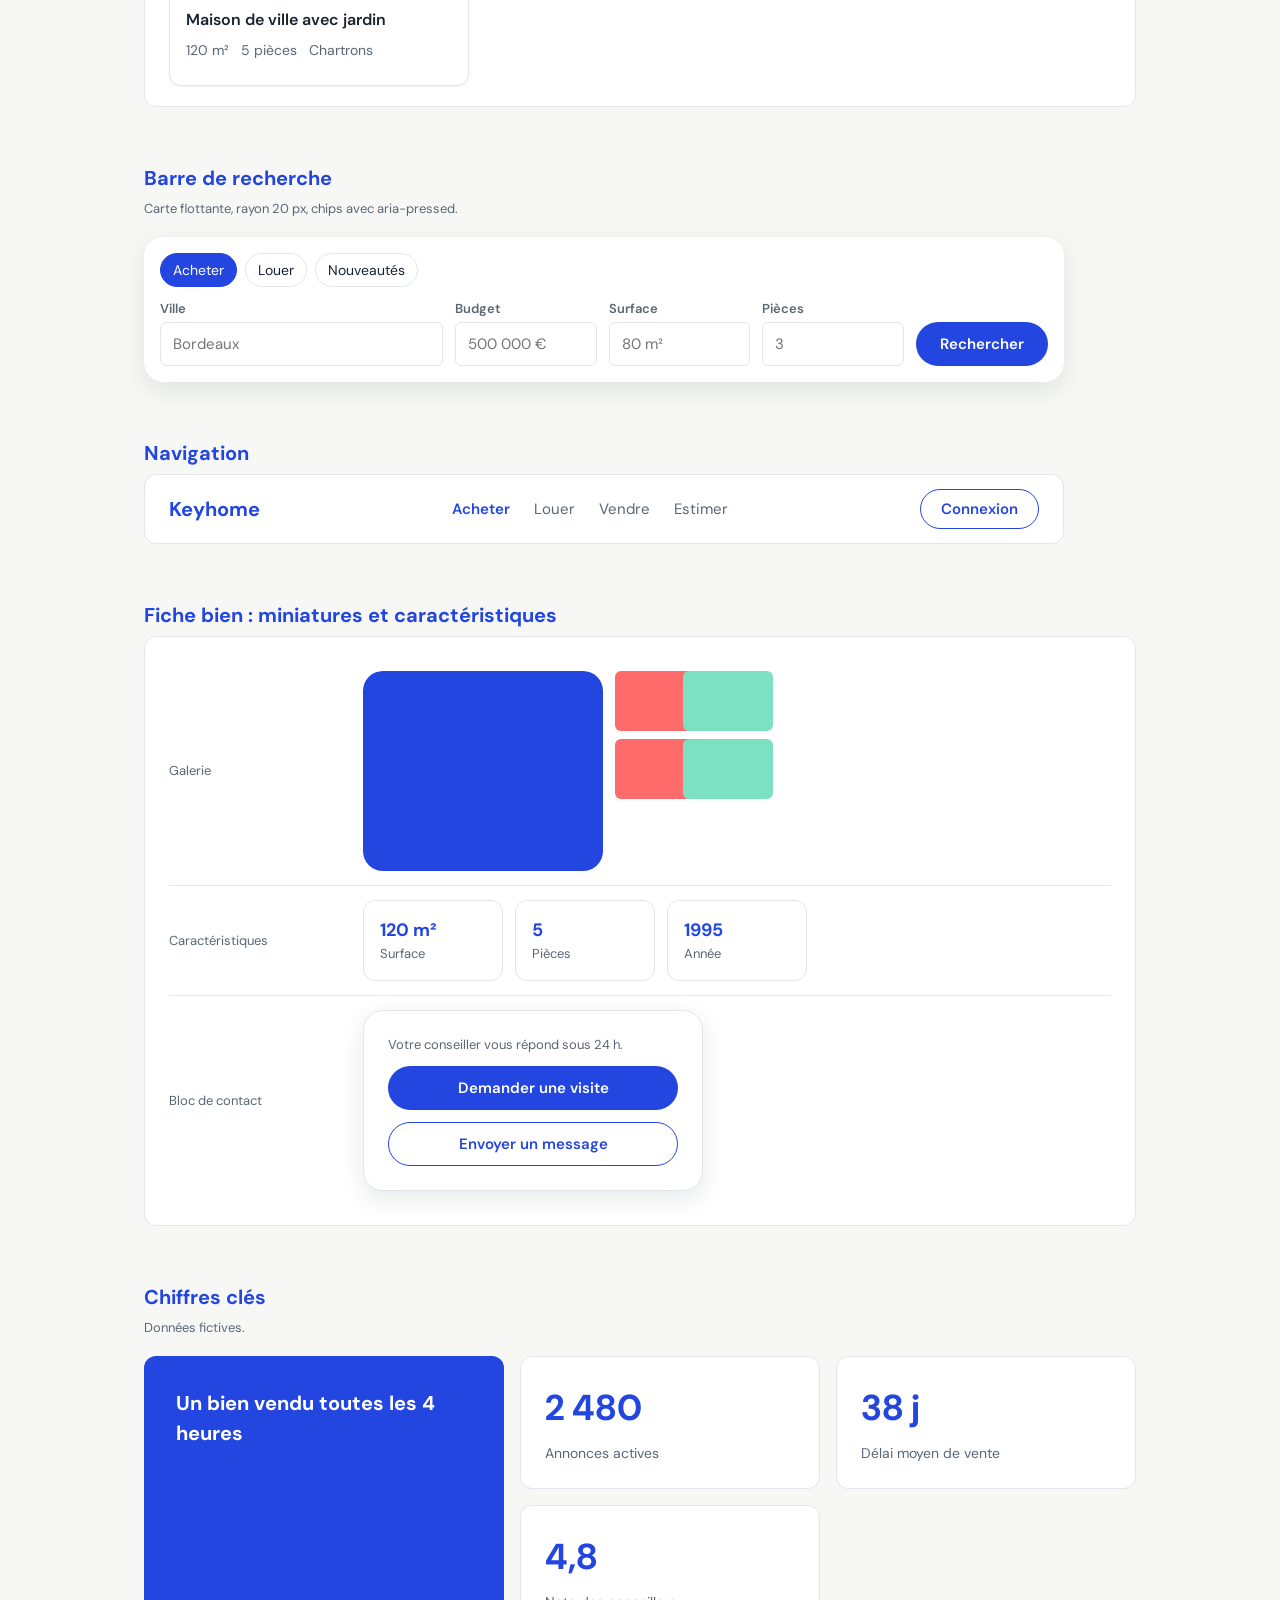
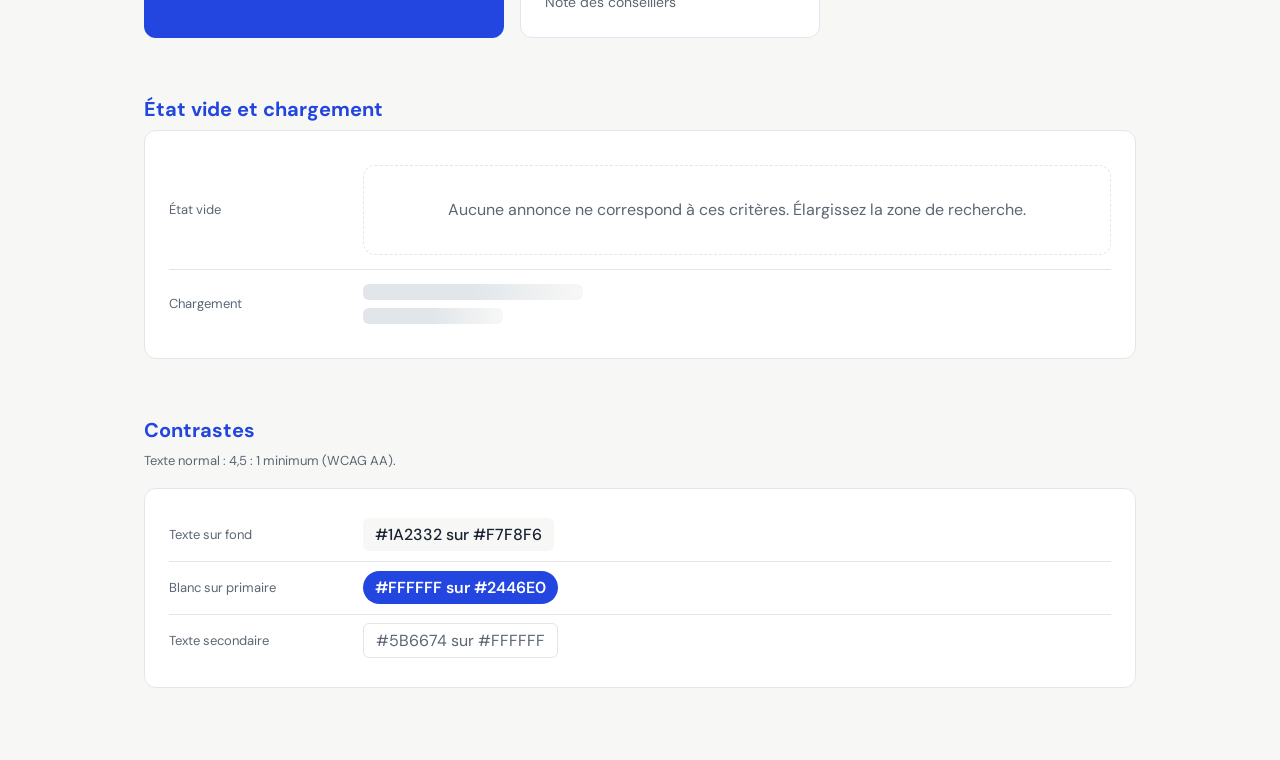
==== commit 7d24a8aa: "Demo : page design system (couleurs, typographie, composants) Co-Authored-By: Claude Haiku 5.5 <nore" ====
--- a/demo/index.html
+++ b/demo/index.html
@@ -3,194 +3,277 @@
 <head>
 <meta charset="UTF-8">
 <meta name="viewport" content="width=device-width, initial-scale=1">
-<title>Keyhome — Démo du design system</title>
+<title>Keyhome — Design system (couleurs, typographie, composants)</title>
 <link rel="preconnect" href="https://fonts.gstatic.com" crossorigin>
 <link href="https://fonts.googleapis.com/css2?family=DM+Sans:wght@400;500;600;700&display=swap" rel="stylesheet">
-<link rel="stylesheet" href="../tokens/tokens.css">
-<link rel="stylesheet" href="../components/navigation/styles.css">
-<link rel="stylesheet" href="../components/button/styles.css">
-<link rel="stylesheet" href="../components/input/styles.css">
-<link rel="stylesheet" href="../components/search-bar/styles.css">
-<link rel="stylesheet" href="../components/listing-card/styles.css">
-<link rel="stylesheet" href="../components/status-badge/styles.css">
-<link rel="stylesheet" href="../components/price-tag/styles.css">
-<link rel="stylesheet" href="../components/property-detail/styles.css">
-<link rel="stylesheet" href="../components/stats-block/styles.css">
-<link rel="stylesheet" href="../components/contact-form/styles.css">
-<link rel="stylesheet" href="../components/empty-state/styles.css">
 <style>
-  .kh-hero { background: var(--color-bg); padding-bottom: var(--space-8); }
-  .kh-hero__band { position: relative; height: 260px; background: url("img/hero-alex-staudinger.jpg") center 60% / cover no-repeat var(--color-primary); }
-  .kh-hero__band::before { content: ""; position: absolute; inset: 0; background: rgba(36, 70, 224, .62); }
-  .kh-hero__content { position: relative; max-width: 1200px; margin: 0 auto; padding: 0 var(--space-6); }
-  .kh-hero h1 { font-size: var(--font-size-display); line-height: 1.15; color: #fff; margin: 0; padding-top: var(--space-12); }
-  .kh-hero p { color: #DCE3FF; font-size: 18px; margin: var(--space-3) 0 0; }
-  .kh-hero__search { margin-top: -70px; }
-  .kh-wrap { max-width: 1200px; margin: 0 auto; padding: 0 var(--space-6); }
-  .kh-section { padding: var(--space-12) 0; }
-  .kh-section h2 { color: var(--color-primary); font-size: var(--font-size-xl); margin: 0 0 var(--space-6); }
-  .kh-slider { position: relative; }
-  .kh-track { display: flex; gap: var(--space-6); overflow-x: auto; scroll-snap-type: x mandatory; padding: 4px 4px 8px; scrollbar-width: none; }
-  .kh-track::-webkit-scrollbar { display: none; }
-  .kh-track > * { flex: 0 0 calc((100% - 5 * var(--space-6)) / 6); scroll-snap-align: start; min-width: 180px; }
-  .kh-arrow { position: absolute; top: 90px; z-index: 3; width: 44px; height: 44px; border-radius: var(--radius-pill);
-    border: 1px solid var(--color-primary); background: var(--color-surface); color: var(--color-primary); font-size: 22px; cursor: pointer; box-shadow: var(--shadow-md); }
-  .kh-arrow:focus-visible { outline: var(--focus-ring); outline-offset: 2px; }
-  .kh-arrow--prev { left: -22px; } .kh-arrow--next { right: -22px; }
-  .kh-card__media { background-size: cover; background-position: center; background-repeat: no-repeat; }
-  .kh-media-1 { background-image: url("img/card-appartement-lumineux.webp"); }
-  .kh-media-2 { background-image: url("img/card-maison-de-ville.webp"); }
-  .kh-media-3 { background-image: url("img/card-studio.webp"); }
-  .kh-media-4 { background-image: url("img/card-maison-terrain.webp"); }
-  .kh-media-5 { background-image: url("img/card-loft.webp"); }
-  .kh-media-6 { background-image: url("img/card-villa.webp"); }
-  .kh-gallery--photo { background: url("img/gallery-principale.webp") center / cover no-repeat; }
-  .kh-thumb--1 { background: url("img/gallery-thumb-1.webp") center / cover no-repeat; }
-  .kh-thumb--2 { background: url("img/gallery-thumb-2.webp") center / cover no-repeat; }
-  .kh-thumb--3 { background: url("img/gallery-thumb-3.webp") center / cover no-repeat; }
-  .kh-thumb--4 { background: url("img/gallery-thumb-4.webp") center / cover no-repeat; }
-  .kh-footer { border-top: 1px solid var(--color-border); background: var(--color-surface); padding: var(--space-8) 0; margin-top: var(--space-12); font-size: var(--font-size-sm); color: var(--color-text-muted); }
-  @media (max-width: 900px) { .kh-track > * { flex-basis: calc((100% - 2 * var(--space-6)) / 3); } .kh-arrow { display: none; } }
-  @media (max-width: 600px) { .kh-track > * { flex-basis: calc((100% - var(--space-6)) / 2); } .kh-hero h1 { font-size: 30px; } }
+  :root{
+    --color-primary:#2446E0; --color-primary-hover:#1A36B8;
+    --color-accent:#FFC93C; --color-accent-soft:#FFF1C2;
+    --color-coral:#FF6B6B; --color-mint:#7CE0C3;
+    --color-bg:#F7F8F6; --color-surface:#FFFFFF;
+    --color-text:#1A2332; --color-text-muted:#5B6674;
+    --color-border:#E2E6EA; --color-success:#2F7D4F;
+    --color-success-soft:#E7F4EC; --color-error:#B42318;
+    --font-family:"DM Sans", system-ui, -apple-system, "Segoe UI", sans-serif;
+    --font-size-sm:13px; --font-size-md:15px; --font-size-base:16px; --font-size-lg:20px;
+    --font-size-xl:26px; --font-size-display:40px;
+    --space-1:4px; --space-2:8px; --space-3:12px; --space-4:16px; --space-6:24px; --space-8:32px; --space-12:48px;
+    --radius-pill:999px; --radius-field:6px; --radius-card:12px; --radius-search:20px;
+    --shadow-sm:0 1px 2px rgba(26,35,50,.06); --shadow-md:0 8px 24px rgba(26,35,50,.10);
+    --focus-ring:3px solid var(--color-accent);
+  }
+  *{box-sizing:border-box}
+  body{margin:0;font-family:var(--font-family);background:var(--color-bg);color:var(--color-text);line-height:1.5}
+  .wrap{max-width:1040px;margin:0 auto;padding:48px 24px 72px}
+  h1{font-size:40px;line-height:1.15;letter-spacing:-.02em;color:var(--color-primary);margin:0 0 8px;font-weight:700}
+  .lead{color:var(--color-text-muted);font-size:16px;margin:0 0 40px}
+  h2{font-size:20px;font-weight:700;color:var(--color-primary);margin:56px 0 6px}
+  h3{font-size:15px;font-weight:600;margin:0 0 8px;color:var(--color-text)}
+  .hint{font-size:13px;color:var(--color-text-muted);margin:0 0 18px}
+  .grid{display:grid;grid-template-columns:repeat(auto-fill,minmax(200px,1fr));gap:16px}
+  .swatch{background:var(--color-surface);border:1px solid var(--color-border);border-radius:var(--radius-card);overflow:hidden}
+  .chip{height:96px}
+  .meta{padding:12px 14px}
+  .name{font-size:15px;font-weight:600;margin:0}
+  .hex{font-size:13px;color:var(--color-text-muted);margin:2px 0 0;font-variant-numeric:tabular-nums}
+  .role{font-size:13px;color:var(--color-text-muted);margin:6px 0 0}
+  .contrast{display:inline-block;margin-top:8px;font-size:12px;font-weight:600;padding:3px 8px;border-radius:var(--radius-pill)}
+  .card{background:var(--color-surface);border:1px solid var(--color-border);border-radius:var(--radius-card);padding:20px 24px}
+  .spec{display:grid;grid-template-columns:170px 1fr;gap:12px 24px;align-items:center;padding:14px 0;border-bottom:1px solid var(--color-border)}
+  .spec:last-child{border-bottom:0}
+  .label{font-size:13px;color:var(--color-text-muted);font-variant-numeric:tabular-nums}
+  .row{display:flex;flex-wrap:wrap;gap:var(--space-3);align-items:center}
+  .block{display:flex;flex-direction:column;gap:var(--space-2)}
+  .state{font-size:12px;color:var(--color-text-muted)}
+
+  /* ===== Composants (copiés depuis components/*/styles.css) ===== */
+  button.kh-btn, a.kh-btn { font-family: "DM Sans", system-ui, sans-serif; font-weight: 600; font-size: 15px; line-height: 1; border-radius: 999px; min-width: 128px; font-variant-ligatures: normal;
+    display: inline-flex; align-items: center; justify-content: center; gap: var(--space-2);
+    height: 44px; padding: 0 var(--space-6); border-radius: var(--radius-pill);
+    border: 1px solid transparent; cursor: pointer; text-decoration: none;
+    transition: background .15s, border-color .15s, color .15s; }
+  .kh-btn--primary { background: var(--color-primary); color: #fff; }
+  .kh-btn--primary:hover { background: var(--color-primary-hover); }
+  .kh-btn--secondary { background: var(--color-surface); color: var(--color-primary); border-color: var(--color-primary); }
+  .kh-btn--secondary:hover { background: var(--color-accent-soft); }
+  .kh-btn:focus-visible { outline: var(--focus-ring); outline-offset: 2px; }
+  .kh-btn:disabled, .kh-btn[aria-disabled="true"] { background: #E2E6EA; color: #5B6674; border-color: #E2E6EA; cursor: not-allowed; }
+  .kh-btn--block { width: 100%; }
+
+  .kh-field-group { display: flex; flex-direction: column; gap: var(--space-1); }
+  .kh-field-label { font-size: var(--font-size-sm); font-weight: 600; color: var(--color-text-muted); }
+  .kh-field { font-family: var(--font-family); font-size: var(--font-size-md); color: var(--color-text);
+    height: 44px; padding: 0 var(--space-3); width: 100%;
+    background: var(--color-surface); border: 1px solid var(--color-border); border-radius: var(--radius-field); }
+  .kh-field:hover { border-color: var(--color-text-muted); }
+  .kh-field:focus-visible { outline: var(--focus-ring); outline-offset: 0; border-color: var(--color-primary); }
+  .kh-field:disabled { background: var(--color-bg); color: var(--color-text-muted); cursor: not-allowed; }
+  .kh-field[aria-invalid="true"] { border-color: var(--color-error); }
+  .kh-field-error { font-size: var(--font-size-sm); color: var(--color-error); }
+
+  .kh-badge { display: inline-flex; align-items: center; gap: 6px; font-size: 12px; font-weight: 600;
+    padding: 4px 10px; border-radius: var(--radius-pill); background: var(--color-surface); color: var(--color-primary); }
+  .kh-badge--new { background: var(--color-accent); color: var(--color-text); }
+  .kh-badge--pending { background: var(--color-accent-soft); color: var(--color-text); }
+  .kh-badge--rented { background: var(--color-text); color: #fff; }
+  .kh-badge--available { background: var(--color-success-soft); color: var(--color-success); }
+
+  .kh-price { font-size: var(--font-size-lg); font-weight: 700; color: var(--color-primary); }
+  .kh-price--lg { font-size: 28px; }
+  .kh-price__unit { font-size: var(--font-size-md); font-weight: 500; color: var(--color-text-muted); }
+
+  .kh-card { background: var(--color-surface); border: 1px solid var(--color-border); border-radius: var(--radius-card);
+    box-shadow: var(--shadow-sm); overflow: hidden; color: inherit; text-decoration: none;
+    display: flex; flex-direction: column; transition: box-shadow .2s, transform .2s; max-width: 300px; }
+  .kh-card:hover { box-shadow: var(--shadow-md); transform: translateY(-2px); }
+  .kh-card:focus-visible { outline: var(--focus-ring); outline-offset: 2px; }
+  .kh-card__media { position: relative; height: 150px; }
+  .kh-card__body { padding: var(--space-4) var(--space-4) var(--space-6); display: flex; flex-direction: column; gap: var(--space-2); }
+  .kh-card__title { font-size: 16px; font-weight: 600; margin: 0; }
+  .kh-card__meta { font-size: 14px; color: var(--color-text-muted); display: flex; gap: var(--space-3); flex-wrap: wrap; }
+
+  .kh-search { position: relative; background: var(--color-surface); border-radius: var(--radius-search);
+    box-shadow: var(--shadow-md); padding: var(--space-4); display: grid;
+    grid-template-columns: 2fr 1fr 1fr 1fr auto; gap: var(--space-3); align-items: end; }
+  .kh-chips { grid-column: 1 / -1; display: flex; gap: var(--space-2); flex-wrap: wrap; }
+  .kh-chip { font-family: var(--font-family); height: 34px; padding: 0 var(--space-3); border-radius: var(--radius-pill);
+    border: 1px solid var(--color-border); background: var(--color-surface); font-size: 14px; color: var(--color-text); cursor: pointer; }
+  .kh-chip:hover { background: var(--color-accent-soft); }
+  .kh-chip[aria-pressed="true"] { background: var(--color-primary); border-color: var(--color-primary); color: #fff; }
+  .kh-chip:focus-visible { outline: var(--focus-ring); outline-offset: 2px; }
+
+  .kh-header { background: var(--color-surface); border: 1px solid var(--color-border); border-radius: var(--radius-card); }
+  .kh-header__inner { display: flex; align-items: center; justify-content: space-between; height: 68px; padding: 0 var(--space-6); }
+  .kh-logo { font-weight: 700; font-size: 20px; color: var(--color-primary); text-decoration: none; }
+  .kh-nav { display: flex; gap: var(--space-6); font-size: var(--font-size-md); }
+  .kh-nav a { color: var(--color-text-muted); text-decoration: none; }
+  .kh-nav a[aria-current="page"] { color: var(--color-primary); font-weight: 600; }
+  .kh-nav a:focus-visible, .kh-logo:focus-visible { outline: var(--focus-ring); outline-offset: 2px; }
+
+  .kh-empty { background: var(--color-surface); border: 1px dashed var(--color-border); border-radius: var(--radius-card);
+    padding: var(--space-8); text-align: center; color: var(--color-text-muted); }
+
+  .kh-skeleton { background: linear-gradient(90deg, #E2E6EA 25%, #F7F8F6 50%, #E2E6EA 75%); background-size: 200% 100%; border-radius: var(--radius-field); height: 16px; width: 220px; }
+  @media (prefers-reduced-motion: no-preference) { .kh-skeleton { animation: kh-shimmer 1.2s linear infinite; } }
+  @keyframes kh-shimmer { from { background-position: 200% 0; } to { background-position: -200% 0; } }
+
+  .kh-stats { display: grid; grid-template-columns: 1.2fr 1fr 1fr; gap: var(--space-4); }
+  .kh-stats__intro { grid-row: span 2; background: var(--color-primary); color: #fff; border-radius: var(--radius-card); padding: var(--space-8); }
+  .kh-stat { background: var(--color-surface); border: 1px solid var(--color-border); border-radius: var(--radius-card); padding: var(--space-6); display: flex; flex-direction: column; gap: var(--space-2); }
+  .kh-stat__num { font-size: 36px; font-weight: 700; color: var(--color-primary); }
+  .kh-stat__label { font-size: 14px; color: var(--color-text-muted); }
+
+  .kh-contact { background: var(--color-surface); border: 1px solid var(--color-border);
+    border-radius: 20px; padding: var(--space-6); box-shadow: var(--shadow-md); display: flex; flex-direction: column; gap: var(--space-3); max-width: 340px; }
+  .kh-contact__note { font-size: var(--font-size-sm); color: var(--color-text-muted); margin: 0; }
+
+  .kh-fact { background: var(--color-surface); border: 1px solid var(--color-border); border-radius: var(--radius-card); padding: var(--space-4); }
+  .kh-fact__value { font-size: 18px; font-weight: 700; color: var(--color-primary); }
+  .kh-fact__label { font-size: var(--font-size-sm); color: var(--color-text-muted); }
+  .kh-thumb { height: 60px; width: 90px; border-radius: var(--radius-field); background: var(--color-coral); }
+
+  .kh-gal { display: flex; gap: var(--space-3); align-items: stretch; }
+  .kh-gallery { height: 200px; width: 240px; border-radius: 20px; background: var(--color-primary); }
+  .kh-gallery-thumbs { display: grid; grid-template-columns: repeat(2, 60px); gap: var(--space-2); align-content: start; }
+  .kh-thumb--mint { background: var(--color-mint); }
+
+  .kh-btn { font-family: "DM Sans", system-ui, sans-serif !important; }
+  button.kh-btn { -webkit-appearance: none; appearance: none; border-radius: 999px !important; border: 1px solid transparent !important; box-shadow: none; }
+  .kh-btn--primary { background: #2446E0 !important; color: #FFFFFF !important; border-color: #2446E0 !important; }
+  .kh-btn--secondary { background: #FFFFFF !important; color: #2446E0 !important; border-color: #2446E0 !important; }
+  .kh-search .kh-btn { border-radius: 999px !important; min-height: 44px; }
+  @media (max-width: 640px) { h1{font-size:30px} .spec{grid-template-columns:1fr} }
 </style>
 </head>
 <body>
-
-<header class="kh-header">
-  <div class="kh-header__inner">
-    <a class="kh-logo" href="#accueil">Keyhome</a>
-    <nav class="kh-nav" aria-label="Navigation principale">
-      <a href="#acheter" aria-current="page">Acheter</a>
-      <a href="#louer">Louer</a>
-      <a href="#vendre">Vendre</a>
-      <a href="#estimer">Estimer</a>
-    </nav>
-    <a class="kh-btn kh-btn--secondary" href="#connexion">Se connecter</a>
-  </div>
-</header>
-
-<main>
-  <section class="kh-hero" id="accueil">
-    <div class="kh-hero__band"><div class="kh-hero__content">
-      <h1>Trouvez le logement qui vous ressemble</h1>
-      <p>Des annonces vérifiées, une carte claire et un contact direct avec les conseillers.</p>
+<main class="wrap">
+  <h1>Keyhome</h1>
+  <p class="lead">Design system : tokens, typographie et composants, tels qu'ils sont dans le repo.</p>
+
+  <h2>Couleurs</h2>
+  <p class="hint">Valeurs issues de tokens/tokens.css.</p>
+  <div class="grid">
+    <div class="swatch"><div class="chip" style="background:#2446E0"></div><div class="meta"><p class="name">Primaire</p><p class="hex">#2446E0</p><p class="role">Boutons, titres, liens</p><span class="contrast" style="background:#2446E0;color:#fff">Blanc 6,9 : 1</span></div></div>
+    <div class="swatch"><div class="chip" style="background:#1A36B8"></div><div class="meta"><p class="name">Primaire survol</p><p class="hex">#1A36B8</p><p class="role">Survol du bouton primaire</p></div></div>
+    <div class="swatch"><div class="chip" style="background:#FFC93C"></div><div class="meta"><p class="name">Accent</p><p class="hex">#FFC93C</p><p class="role">Focus, mise en avant</p></div></div>
+    <div class="swatch"><div class="chip" style="background:#FFF1C2"></div><div class="meta"><p class="name">Accent doux</p><p class="hex">#FFF1C2</p><p class="role">Survol des chips, fonds de badge</p></div></div>
+    <div class="swatch"><div class="chip" style="background:#FF6B6B"></div><div class="meta"><p class="name">Corail</p><p class="hex">#FF6B6B</p><p class="role">Aplat visuel, sans dégradé</p></div></div>
+    <div class="swatch"><div class="chip" style="background:#7CE0C3"></div><div class="meta"><p class="name">Menthe</p><p class="hex">#7CE0C3</p><p class="role">Aplat visuel, sans dégradé</p></div></div>
+    <div class="swatch"><div class="chip" style="background:#F7F8F6;border-bottom:1px solid #E2E6EA"></div><div class="meta"><p class="name">Fond</p><p class="hex">#F7F8F6</p><p class="role">Fond de page</p></div></div>
+    <div class="swatch"><div class="chip" style="background:#FFFFFF;border-bottom:1px solid #E2E6EA"></div><div class="meta"><p class="name">Surface</p><p class="hex">#FFFFFF</p><p class="role">Cartes, champs</p></div></div>
+    <div class="swatch"><div class="chip" style="background:#1A2332"></div><div class="meta"><p class="name">Texte</p><p class="hex">#1A2332</p><p class="role">Texte principal</p></div></div>
+    <div class="swatch"><div class="chip" style="background:#5B6674"></div><div class="meta"><p class="name">Texte secondaire</p><p class="hex">#5B6674</p><p class="role">Libellés, métadonnées</p></div></div>
+    <div class="swatch"><div class="chip" style="background:#E2E6EA"></div><div class="meta"><p class="name">Bordure</p><p class="hex">#E2E6EA</p><p class="role">Séparateurs, cartes</p></div></div>
+    <div class="swatch"><div class="chip" style="background:#2F7D4F"></div><div class="meta"><p class="name">Succès</p><p class="hex">#2F7D4F</p><p class="role">Statut « Disponible »</p></div></div>
+    <div class="swatch"><div class="chip" style="background:#E7F4EC"></div><div class="meta"><p class="name">Succès doux</p><p class="hex">#E7F4EC</p><p class="role">Fond du badge succès</p></div></div>
+    <div class="swatch"><div class="chip" style="background:#B42318"></div><div class="meta"><p class="name">Erreur</p><p class="hex">#B42318</p><p class="role">Messages d'erreur</p></div></div>
+  </div>
+
+  <h2>Typographie</h2>
+  <p class="hint">DM Sans partout, chargée depuis Google Fonts.</p>
+  <div class="card">
+    <div class="spec"><div class="label">Display · 40 px · 700</div><div style="font-size:40px;font-weight:700;letter-spacing:-.02em;line-height:1.15;color:#2446E0">Trouvez votre bien</div></div>
+    <div class="spec"><div class="label">Titre · 26 px · 700</div><div style="font-size:26px;font-weight:700;color:#2446E0">Biens récemment ajoutés</div></div>
+    <div class="spec"><div class="label">Titre de bloc · 20 px · 700</div><div style="font-size:20px;font-weight:700;color:#2446E0">Caractéristiques</div></div>
+    <div class="spec"><div class="label">Corps · 16 px · 400</div><div style="font-size:16px">Appartement lumineux au calme, à quelques minutes du centre.</div></div>
+    <div class="spec"><div class="label">Corps · 15 px · 500</div><div style="font-size:15px;font-weight:500">Contacter le conseiller</div></div>
+    <div class="spec"><div class="label">Texte secondaire · 13 px · 400</div><div style="font-size:13px;color:#5B6674">Données fictives · mis à jour aujourd'hui</div></div>
+  </div>
+
+  <h2>Boutons</h2>
+  <p class="hint">Variantes primaire et secondaire, pilule 44 px. États : défaut, survol, focus, désactivé.</p>
+  <div class="card">
+    <div class="spec"><div class="label">Primaire</div><div class="row"><button style="font-family:'DM Sans',sans-serif;font-weight:600;font-size:15px;height:44px;padding:0 24px;border-radius:999px;border:0;background:#2446E0;color:#FFFFFF;cursor:pointer;display:inline-flex;align-items:center;justify-content:center">Voir la fiche</button><button disabled style="font-family:'DM Sans',sans-serif;font-weight:600;font-size:15px;height:44px;padding:0 24px;border-radius:999px;border:0;background:#E2E6EA;color:#5B6674;cursor:not-allowed;display:inline-flex;align-items:center;justify-content:center">Désactivé</button></div></div>
+    <div class="spec"><div class="label">Secondaire</div><div class="row"><button style="font-family:'DM Sans',sans-serif;font-weight:600;font-size:15px;height:44px;padding:0 24px;border-radius:999px;border:1px solid #2446E0;background:#FFFFFF;color:#2446E0;cursor:pointer;display:inline-flex;align-items:center;justify-content:center">Demander une visite</button><button disabled style="font-family:'DM Sans',sans-serif;font-weight:600;font-size:15px;height:44px;padding:0 24px;border-radius:999px;border:1px solid #E2E6EA;background:#E2E6EA;color:#5B6674;cursor:not-allowed;display:inline-flex;align-items:center;justify-content:center">Désactivé</button></div></div>
+    <div class="spec"><div class="label">Pleine largeur</div><div style="max-width:320px"><button style="font-family:'DM Sans',sans-serif;font-weight:600;font-size:15px;height:44px;padding:0 24px;border-radius:999px;border:0;background:#2446E0;color:#FFFFFF;cursor:pointer;display:flex;align-items:center;justify-content:center;width:100%">Envoyer un message</button></div></div>
+  </div>
+
+  <h2>Champs de saisie</h2>
+  <p class="hint">Libellé visible. Erreur : aria-invalid et message relié.</p>
+  <div class="card">
+    <div class="spec"><div class="label">Défaut</div><div class="kh-field-group" style="max-width:340px"><label class="kh-field-label" for="f1">Ville ou quartier</label><input class="kh-field" id="f1" placeholder="Bordeaux, Chartrons…"></div></div>
+    <div class="spec"><div class="label">Erreur</div><div class="kh-field-group" style="max-width:340px"><label class="kh-field-label" for="f2">Email</label><input class="kh-field" id="f2" aria-invalid="true" aria-describedby="e2" value="jean@exemple"><span class="kh-field-error" id="e2">Entrez une adresse email valide.</span></div></div>
+    <div class="spec"><div class="label">Désactivé</div><div class="kh-field-group" style="max-width:340px"><label class="kh-field-label" for="f3">Budget</label><input class="kh-field" id="f3" disabled value="Non disponible"></div></div>
+  </div>
+
+  <h2>Badges de statut</h2>
+  <div class="card">
+    <div class="spec"><div class="label">Quatre statuts</div><div class="row"><span class="kh-badge kh-badge--new">Nouveau</span><span class="kh-badge kh-badge--pending">Sous compromis</span><span class="kh-badge kh-badge--rented">Loué</span><span class="kh-badge kh-badge--available">Disponible</span></div></div>
+    <div class="spec"><div class="label">Pastilles de prix</div><div class="row"><span class="kh-price">385 000 €</span><span class="kh-price">1 250 €<span class="kh-price__unit"> / mois</span></span><span class="kh-price kh-price--lg">612 000 €</span></div></div>
+  </div>
+
+  <h2>Carte d'annonce</h2>
+  <p class="hint">Carte entière cliquable (lien), focus visible, survol avec élévation.</p>
+  <div class="card">
+    <a class="kh-card" href="#" aria-label="Maison de ville, 612 000 euros">
+      <div class="kh-card__media" style="background:#FF6B6B"></div>
+      <div class="kh-card__body">
+        <span class="kh-badge kh-badge--pending" style="align-self:flex-start">Sous compromis</span>
+        <p class="kh-price">612 000 €</p>
+        <p class="kh-card__title">Maison de ville avec jardin</p>
+        <div class="kh-card__meta"><span>120 m²</span><span>5 pièces</span><span>Chartrons</span></div>
+      </div>
+    </a>
+  </div>
+
+  <h2>Barre de recherche</h2>
+  <p class="hint">Carte flottante, rayon 20 px, chips avec aria-pressed.</p>
+  <div class="kh-search" style="max-width:920px">
+    <div class="kh-chips">
+      <button class="kh-chip" aria-pressed="true">Acheter</button>
+      <button class="kh-chip" aria-pressed="false">Louer</button>
+      <button class="kh-chip" aria-pressed="false">Nouveautés</button>
+    </div>
+    <div class="kh-field-group"><label class="kh-field-label">Ville</label><input class="kh-field" placeholder="Bordeaux"></div>
+    <div class="kh-field-group"><label class="kh-field-label">Budget</label><input class="kh-field" placeholder="500 000 €"></div>
+    <div class="kh-field-group"><label class="kh-field-label">Surface</label><input class="kh-field" placeholder="80 m²"></div>
+    <div class="kh-field-group"><label class="kh-field-label">Pièces</label><input class="kh-field" placeholder="3"></div>
+    <button style="font-family:'DM Sans',sans-serif;font-weight:600;font-size:15px;height:44px;padding:0 24px;border-radius:999px;border:0;background:#2446E0;color:#FFFFFF;cursor:pointer;display:inline-flex;align-items:center;justify-content:center">Rechercher</button>
+  </div>
+
+  <h2>Navigation</h2>
+  <div class="kh-header" style="max-width:920px">
+    <div class="kh-header__inner">
+      <a class="kh-logo" href="#">Keyhome</a>
+      <nav class="kh-nav"><a href="#" aria-current="page">Acheter</a><a href="#">Louer</a><a href="#">Vendre</a><a href="#">Estimer</a></nav>
+      <button style="font-family:'DM Sans',sans-serif;font-weight:600;font-size:15px;height:40px;padding:0 20px;border-radius:999px;border:1px solid #2446E0;background:#FFFFFF;color:#2446E0;cursor:pointer">Connexion</button>
+    </div>
+  </div>
+
+  <h2>Fiche bien : miniatures et caractéristiques</h2>
+  <div class="card">
+    <div class="spec"><div class="label">Galerie</div><div class="kh-gal"><div class="kh-gallery"></div><div class="kh-gallery-thumbs"><div class="kh-thumb"></div><div class="kh-thumb kh-thumb--mint"></div><div class="kh-thumb"></div><div class="kh-thumb kh-thumb--mint"></div></div></div></div>
+    <div class="spec"><div class="label">Caractéristiques</div><div class="row"><div class="kh-fact" style="min-width:140px"><div class="kh-fact__value">120 m²</div><div class="kh-fact__label">Surface</div></div><div class="kh-fact" style="min-width:140px"><div class="kh-fact__value">5</div><div class="kh-fact__label">Pièces</div></div><div class="kh-fact" style="min-width:140px"><div class="kh-fact__value">1995</div><div class="kh-fact__label">Année</div></div></div></div>
+    <div class="spec"><div class="label">Bloc de contact</div><div class="kh-contact">
+      <p class="kh-contact__note">Votre conseiller vous répond sous 24 h.</p>
+      <button style="font-family:'DM Sans',sans-serif;font-weight:600;font-size:15px;height:44px;padding:0 24px;border-radius:999px;border:0;background:#2446E0;color:#FFFFFF;cursor:pointer;display:flex;align-items:center;justify-content:center;width:100%">Demander une visite</button>
+      <button style="font-family:'DM Sans',sans-serif;font-weight:600;font-size:15px;height:44px;padding:0 24px;border-radius:999px;border:1px solid #2446E0;background:#FFFFFF;color:#2446E0;cursor:pointer;display:flex;align-items:center;justify-content:center;width:100%">Envoyer un message</button>
     </div></div>
-    <div class="kh-wrap kh-hero__search">
-      <form class="kh-search" onsubmit="event.preventDefault()" aria-label="Recherche de biens">
-        <div class="kh-chips" role="group" aria-label="Filtres rapides">
-          <button class="kh-chip" type="button" aria-pressed="true">Acheter</button>
-          <button class="kh-chip" type="button" aria-pressed="false">Louer</button>
-          <button class="kh-chip" type="button" aria-pressed="false">Nouveautés</button>
-        </div>
-        <div class="kh-field-group">
-          <label class="kh-field-label" for="city">Ville ou code postal</label>
-          <input class="kh-field" id="city" type="text" placeholder="Ex. Bordeaux, 33000">
-        </div>
-        <div class="kh-field-group">
-          <label class="kh-field-label" for="budget">Budget max</label>
-          <select class="kh-field" id="budget"><option>Sans limite</option><option>300 000 €</option><option>500 000 €</option><option>800 000 €</option></select>
-        </div>
-        <div class="kh-field-group">
-          <label class="kh-field-label" for="surface">Surface min.</label>
-          <select class="kh-field" id="surface"><option>Indifférent</option><option>30 m²</option><option>60 m²</option><option>90 m²</option></select>
-        </div>
-        <div class="kh-field-group">
-          <label class="kh-field-label" for="rooms">Pièces</label>
-          <select class="kh-field" id="rooms"><option>Toutes</option><option>2 et plus</option><option>3 et plus</option><option>4 et plus</option></select>
-        </div>
-        <button class="kh-btn kh-btn--primary" type="submit">Rechercher</button>
-      </form>
-    </div>
-  </section>
-
-  <section class="kh-section" id="resultats">
-    <div class="kh-wrap">
-      <h2>Biens à proximité</h2>
-      <div class="kh-slider">
-        <button class="kh-arrow kh-arrow--prev" id="prev" type="button" aria-label="Biens précédents">‹</button>
-        <button class="kh-arrow kh-arrow--next" id="next" type="button" aria-label="Biens suivants">›</button>
-        <div class="kh-track" id="track">
-          <a class="kh-card" href="#fiche">
-            <div class="kh-card__media kh-media-1" role="img" aria-label="Visuel : appartement lumineux"><span class="kh-badge kh-badge--new" style="position:absolute;top:12px;left:12px">Nouveau</span></div>
-            <div class="kh-card__body"><span class="kh-price">385 000 €</span><p class="kh-card__title">Appartement lumineux avec balcon</p><div class="kh-card__meta"><span>68 m²</span><span>3 pièces</span><span>Bordeaux Chartrons</span></div></div>
-          </a>
-          <a class="kh-card" href="#fiche">
-            <div class="kh-card__media kh-media-2" role="img" aria-label="Visuel : maison de ville"><span class="kh-badge kh-badge--pending" style="position:absolute;top:12px;left:12px">Sous compromis</span></div>
-            <div class="kh-card__body"><span class="kh-price">512 000 €</span><p class="kh-card__title">Maison de ville avec jardin</p><div class="kh-card__meta"><span>110 m²</span><span>5 pièces</span><span>Mérignac</span></div></div>
-          </a>
-          <a class="kh-card" href="#fiche">
-            <div class="kh-card__media kh-media-3" role="img" aria-label="Visuel : studio"><span class="kh-badge kh-badge--rented" style="position:absolute;top:12px;left:12px">Loué</span></div>
-            <div class="kh-card__body"><span class="kh-price">1 150 € <span class="kh-price__unit">/ mois</span></span><p class="kh-card__title">Studio meublé proche tramway</p><div class="kh-card__meta"><span>28 m²</span><span>1 pièce</span><span>Talence</span></div></div>
-          </a>
-          <a class="kh-card" href="#fiche">
-            <div class="kh-card__media kh-media-4" role="img" aria-label="Visuel : maison avec terrain"></div>
-            <div class="kh-card__body"><span class="kh-price">445 000 €</span><p class="kh-card__title">Maison avec terrain arboré</p><div class="kh-card__meta"><span>95 m²</span><span>4 pièces</span><span>Pessac</span></div></div>
-          </a>
-          <a class="kh-card" href="#fiche">
-            <div class="kh-card__media kh-media-5" role="img" aria-label="Visuel : loft"></div>
-            <div class="kh-card__body"><span class="kh-price">298 000 €</span><p class="kh-card__title">Loft lumineux en centre-ville</p><div class="kh-card__meta"><span>52 m²</span><span>2 pièces</span><span>Bordeaux Saint-Michel</span></div></div>
-          </a>
-          <a class="kh-card" href="#fiche">
-            <div class="kh-card__media kh-media-6" role="img" aria-label="Visuel : villa"></div>
-            <div class="kh-card__body"><span class="kh-price">720 000 €</span><p class="kh-card__title">Villa avec piscine</p><div class="kh-card__meta"><span>140 m²</span><span>5 pièces</span><span>Arcachon</span></div></div>
-          </a>
-        </div>
-      </div>
-    </div>
-  </section>
-
-  <section class="kh-section" id="fiche" style="padding-top:0">
-    <div class="kh-wrap">
-      <h2>Fiche bien</h2>
-      <div class="kh-detail">
-        <div>
-          <div class="kh-gallery kh-gallery--photo" role="img" aria-label="Visuel principal : maison de ville"></div>
-          <div class="kh-gallery-thumbs" aria-hidden="true"><div class="kh-thumb kh-thumb--1"></div><div class="kh-thumb kh-thumb--2"></div><div class="kh-thumb kh-thumb--3"></div><div class="kh-thumb kh-thumb--4"></div></div>
-          <div class="kh-facts">
-            <div class="kh-fact"><div class="kh-fact__value">68 m²</div><div class="kh-fact__label">Surface habitable</div></div>
-            <div class="kh-fact"><div class="kh-fact__value">3</div><div class="kh-fact__label">Pièces</div></div>
-            <div class="kh-fact"><div class="kh-fact__value">2e étage</div><div class="kh-fact__label">Avec ascenseur</div></div>
-          </div>
-          <p style="color:var(--color-text-muted)">Texte de démonstration. Appartement traversant, orienté sud, avec balcon et cave.</p>
-        </div>
-        <aside class="kh-contact" aria-label="Contacter le conseiller">
-          <span class="kh-price kh-price--lg">385 000 €</span>
-          <span class="kh-badge kh-badge--available" style="align-self:flex-start">● Disponible</span>
-          <button class="kh-btn kh-btn--primary kh-btn--block" type="button">Demander une visite</button>
-          <button class="kh-btn kh-btn--secondary kh-btn--block" type="button">Envoyer un message</button>
-          <p class="kh-contact__note">Conseiller joignable du lundi au samedi. Données de démonstration.</p>
-        </aside>
-      </div>
-    </div>
-  </section>
-
-  <section class="kh-section" style="padding-top:0">
-    <div class="kh-wrap">
-      <h2>État vide</h2>
-      <div class="kh-empty">Aucune annonce ne correspond à ces critères. Élargissez la zone ou le budget pour voir plus de biens.</div>
-    </div>
-  </section>
-
-  <section class="kh-section" style="padding-top:0">
-    <div class="kh-wrap kh-stats">
-      <div class="kh-stats__intro"><h2 style="color:#fff;margin:0">Des conseillers présents sur le terrain</h2><p style="color:#DCE3FF">Données de démonstration.</p></div>
-      <div class="kh-stat"><span class="kh-stat__num">1 200+</span><span class="kh-stat__label">Biens publiés</span></div>
-      <div class="kh-stat"><span class="kh-stat__num">850+</span><span class="kh-stat__label">Clients accompagnés</span></div>
-      <div class="kh-stat"><span class="kh-stat__num">40+</span><span class="kh-stat__label">Conseillers</span></div>
-      <div class="kh-stat"><span class="kh-stat__num">4,8/5</span><span class="kh-stat__label">Avis clients</span></div>
-    </div>
-  </section>
+  </div>
+
+  <h2>Chiffres clés</h2>
+  <p class="hint">Données fictives.</p>
+  <div class="kh-stats">
+    <div class="kh-stats__intro"><p style="margin:0;font-size:20px;font-weight:700">Un bien vendu toutes les 4 heures</p></div>
+    <div class="kh-stat"><div class="kh-stat__num">2 480</div><div class="kh-stat__label">Annonces actives</div></div>
+    <div class="kh-stat"><div class="kh-stat__num">38 j</div><div class="kh-stat__label">Délai moyen de vente</div></div>
+    <div class="kh-stat"><div class="kh-stat__num">4,8</div><div class="kh-stat__label">Note des conseillers</div></div>
+  </div>
+
+  <h2>État vide et chargement</h2>
+  <div class="card">
+    <div class="spec"><div class="label">État vide</div><div class="kh-empty" style="width:100%">Aucune annonce ne correspond à ces critères. Élargissez la zone de recherche.</div></div>
+    <div class="spec"><div class="label">Chargement</div><div class="block"><div class="kh-skeleton"></div><div class="kh-skeleton" style="width:140px"></div></div></div>
+  </div>
+
+  <h2>Contrastes</h2>
+  <p class="hint">Texte normal : 4,5 : 1 minimum (WCAG AA).</p>
+  <div class="card">
+    <div class="spec"><div class="label">Texte sur fond</div><div><span style="padding:6px 12px;border-radius:6px;background:#F7F8F6;color:#1A2332;font-weight:500">#1A2332 sur #F7F8F6</span></div></div>
+    <div class="spec"><div class="label">Blanc sur primaire</div><div><span style="padding:6px 12px;border-radius:999px;background:#2446E0;color:#fff;font-weight:600">#FFFFFF sur #2446E0</span></div></div>
+    <div class="spec"><div class="label">Texte secondaire</div><div><span style="padding:6px 12px;border-radius:6px;background:#FFFFFF;color:#5B6674;border:1px solid #E2E6EA">#5B6674 sur #FFFFFF</span></div></div>
+  </div>
 </main>
-
-<footer class="kh-footer"><div class="kh-wrap">Keyhome · Design system · Données fictives · Typographie DM Sans (SIL OFL)</div></footer>
-
-<script>
-(function () {
-  var track = document.getElementById('track');
-  function step() { var c = track.firstElementChild; return c ? c.getBoundingClientRect().width + 24 : 300; }
-  document.getElementById('prev').addEventListener('click', function () { track.scrollBy({ left: -step(), behavior: 'smooth' }); });
-  document.getElementById('next').addEventListener('click', function () { track.scrollBy({ left: step(), behavior: 'smooth' }); });
-})();
-</script>
 </body>
 </html>
